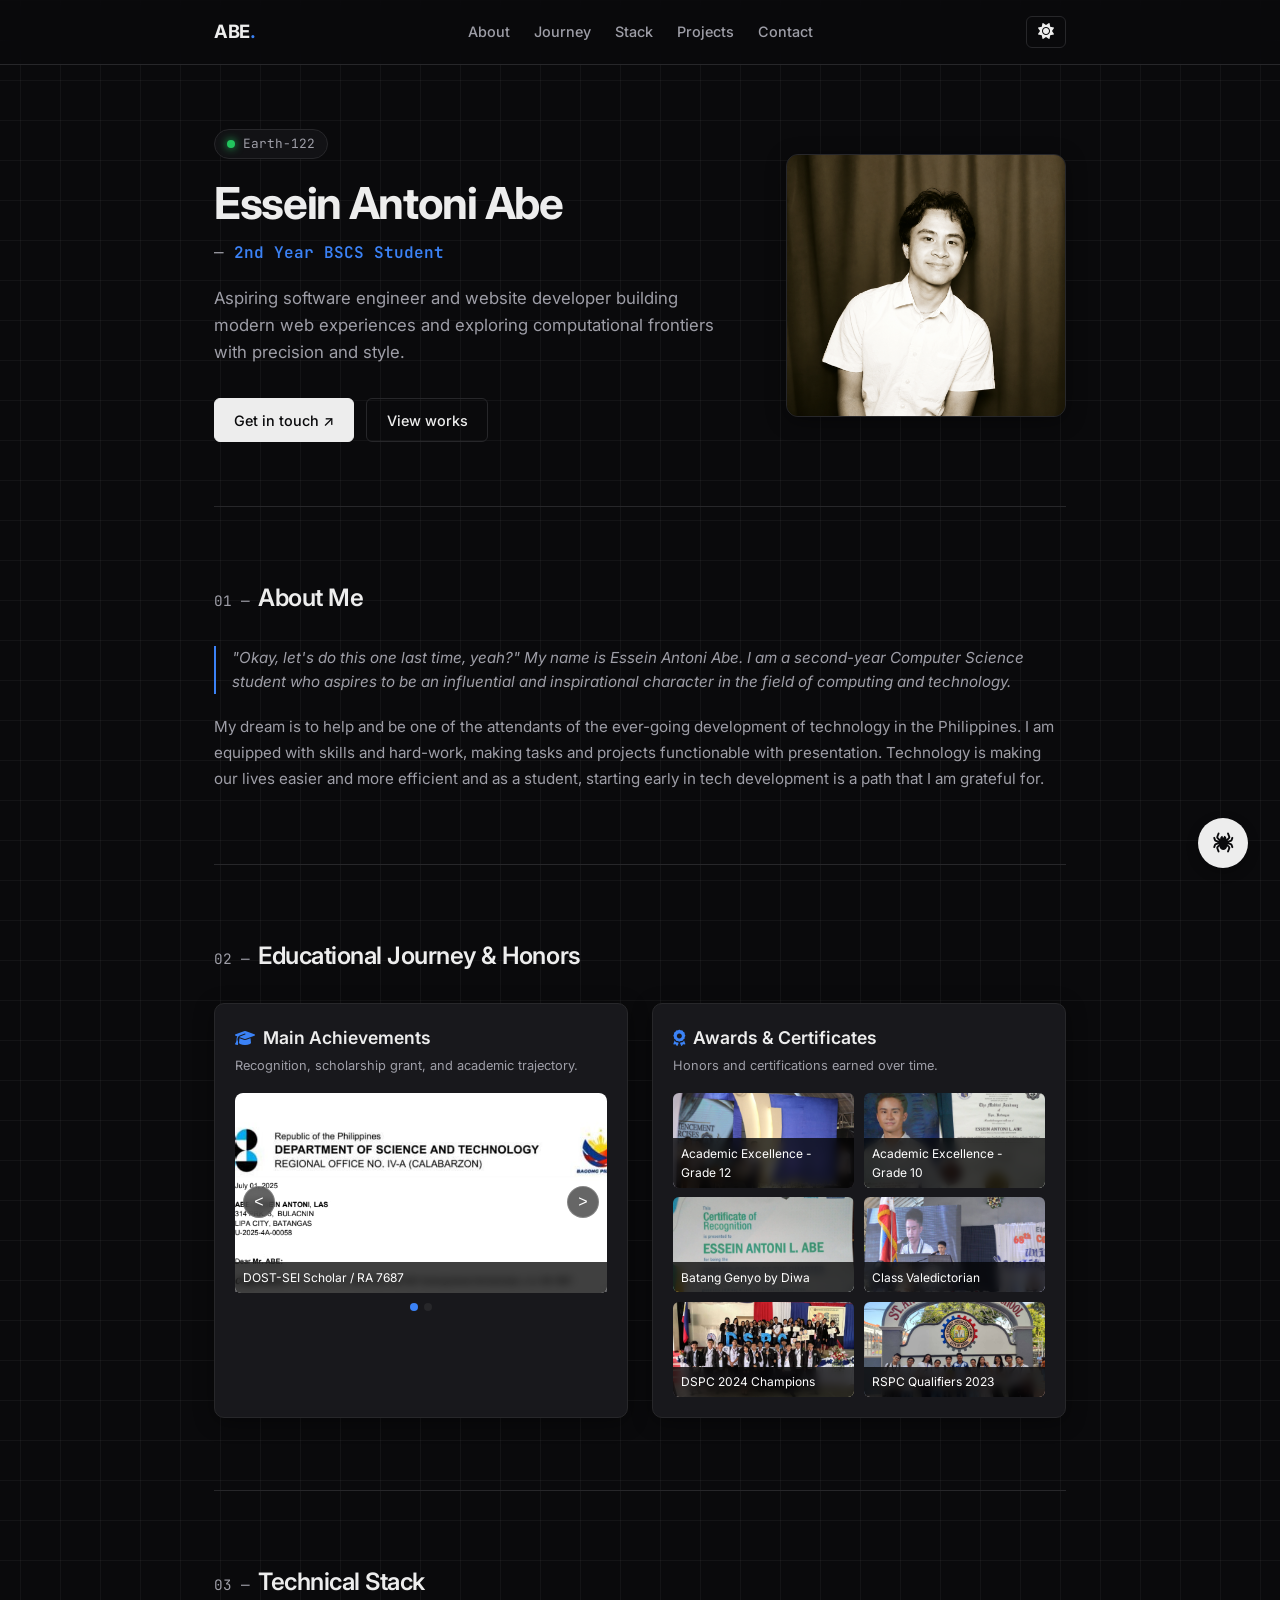
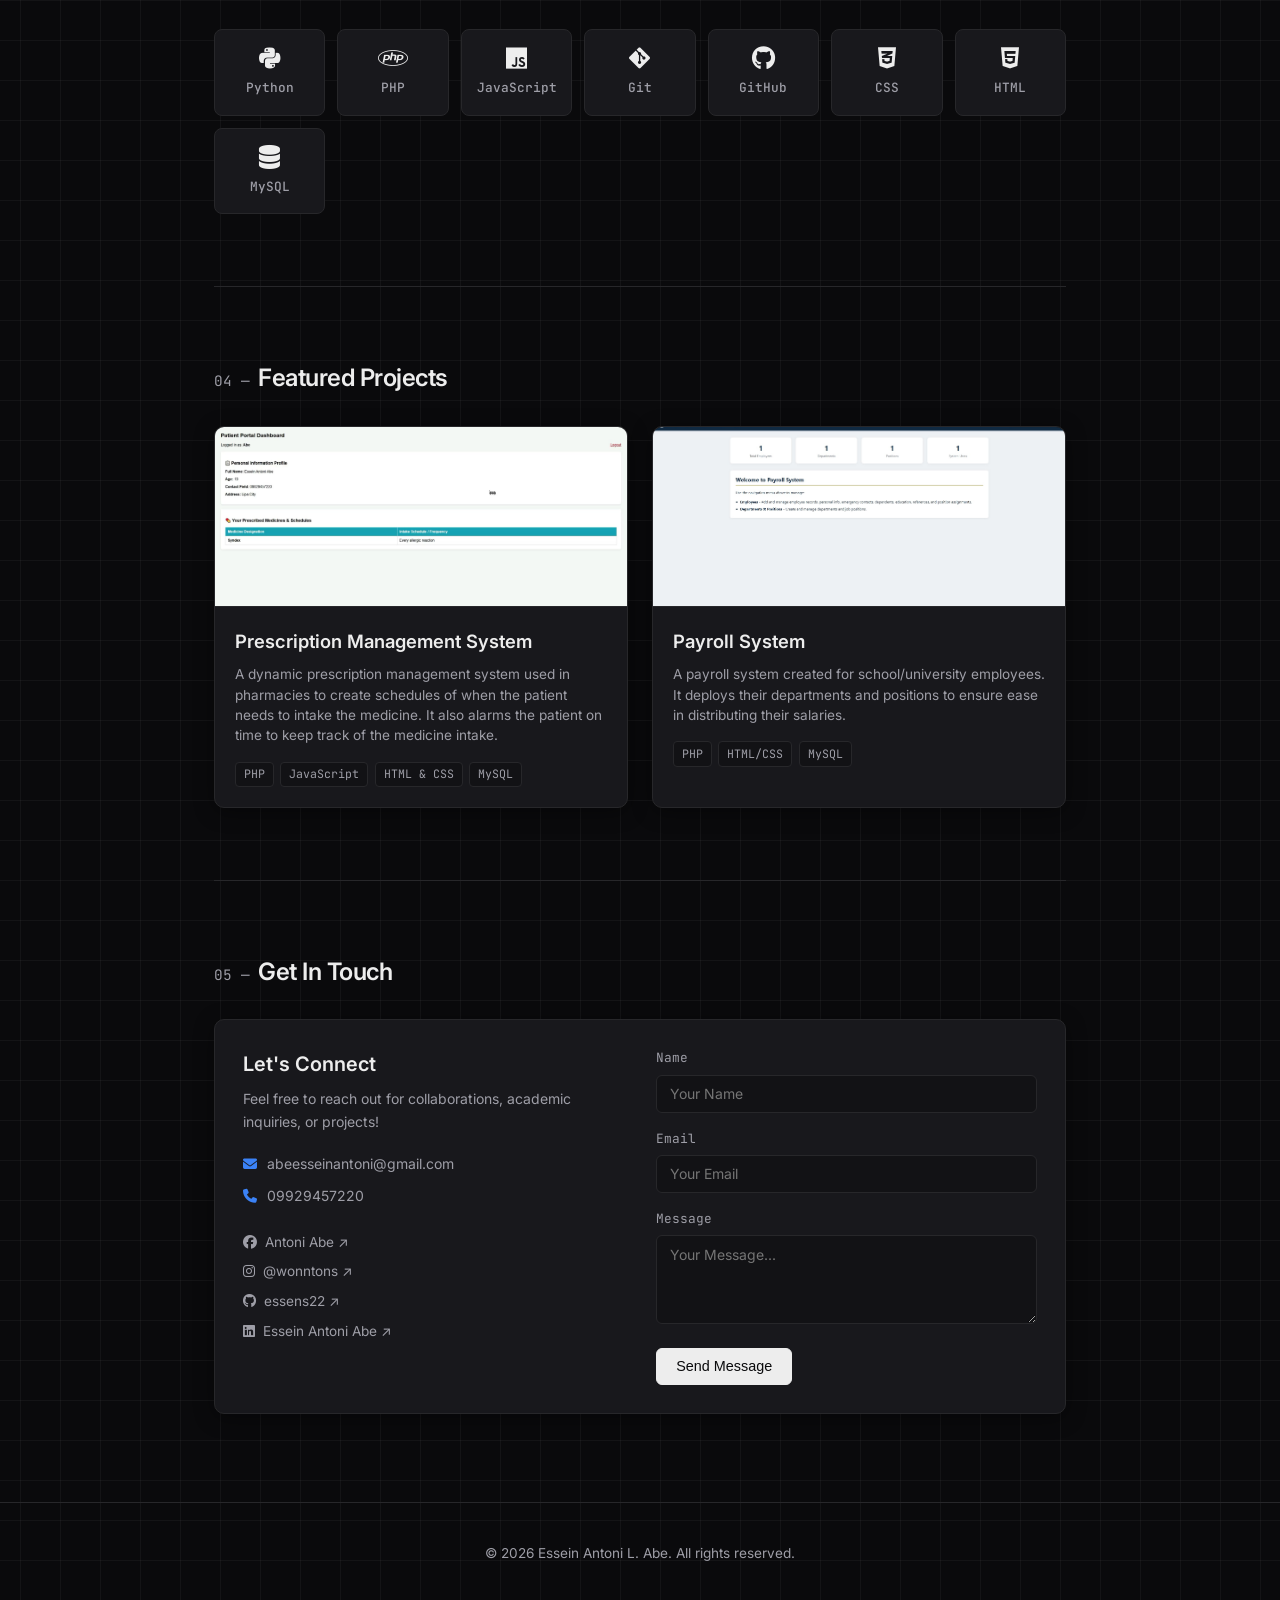
==== index.html @ a2714058 "Logo change" ====
﻿<!DOCTYPE html>
<html lang="en">
<head>
  <meta charset="UTF-8" />
  <meta name="viewport" content="width=device-width, initial-scale=1.0" />
  <title>Essein Antoni L. Abe | Portfolio</title>
  <link rel="icon" type="image/png" href="spidey.jpg" />
  <link rel="stylesheet" href="style.css" />
  <!-- Font Awesome Icons -->
  <link rel="stylesheet" href="https://cdnjs.cloudflare.com/ajax/libs/font-awesome/6.4.0/css/all.min.css" />
  <!-- Google Fonts: Inter at JetBrains Mono (Katulad sa bryllim.com) -->
  <link rel="preconnect" href="https://fonts.googleapis.com">
  <link rel="preconnect" href="https://fonts.gstatic.com" crossorigin>
  <link href="https://fonts.googleapis.com/css2?family=Inter:wght@300;400;500;600;700&family=JetBrains+Mono:wght@400;500;600&display=swap" rel="stylesheet">
</head>
<body>

  <!-- Minimal Header / Navigation -->
  <header class="header">
    <div class="container header-container">
      <a href="#home" class="nav-logo">ABE<span class="dot">.</span></a>
      
      <nav class="nav-links" id="nav-links">
        <a href="#about" class="nav-link">About</a>
        <a href="#education-achievements" class="nav-link">Journey</a>
        <a href="#skills" class="nav-link">Stack</a>
        <a href="#projects" class="nav-link">Projects</a>
        <a href="#contact" class="nav-link">Contact</a>
      </nav>

      <div class="nav-actions">
        <button id="theme-toggle" class="theme-btn" aria-label="Toggle Theme">
          <i class="fa-solid fa-moon"></i>
        </button>
        <button id="mobile-menu-toggle" class="mobile-menu-btn" aria-label="Toggle Mobile Menu">
          <i class="fa-solid fa-bars"></i>
        </button>
      </div>
    </div>
  </header>

  <main class="container">
    <!-- Hero Section (bryllim style layout) -->
    <section id="home" class="hero-section">
      <div class="hero-grid">
        <div class="hero-content">
          <div class="badge-pill">
            <span class="status-indicator"></span> Earth-122
          </div>
          <h1 class="hero-title">Essein Antoni Abe</h1>
          <div class="ticker-wrapper">
            <span class="ticker-prefix">—</span>
            <span id="cycling-title" class="cycling-text">2nd Year BSCS Student</span>
          </div>
          <p class="hero-intro">
            Aspiring software engineer and website developer building modern web experiences and exploring computational frontiers with precision and style.
          </p>
          <div class="hero-cta">
            <a href="#contact" class="btn btn-primary">Get in touch ↗</a>
            <a href="#projects" class="btn btn-secondary">View works</a>
          </div>
        </div>

        <div class="hero-image-wrapper">
          <div class="image-frame-container" id="interactive-profile-wrapper">
            <div class="image-frame" id="interactive-profile-frame">
              <img src="abe.png" alt="Essein Antoni L. Abe" class="clickable-img">
            </div>
          </div>
        </div>
      </div>
    </section>

    <hr class="divider" />

    <!-- About Section -->
    <section id="about" class="section">
      <div class="section-header">
        <span class="section-number">01 —</span>
        <h2 class="section-title">About Me</h2>
      </div>
      <div class="about-content">
        <blockquote class="spider-quote">
          "Okay, let's do this one last time, yeah?" My name is Essein Antoni Abe. I am a second-year Computer Science student who aspires to be an influential and inspirational character in the field of computing and technology.
        </blockquote>
        <p class="desc">
          My dream is to help and be one of the attendants of the ever-going development of technology in the Philippines. I am equipped with skills and hard-work, making tasks and projects functionable with presentation. Technology is making our lives easier and more efficient and as a student, starting early in tech development is a path that I am grateful for.
        </p>
      </div>
    </section>

    <hr class="divider" />

    <!-- Educational Journey & Achievements Section -->
    <section id="education-achievements" class="section">
      <div class="section-header">
        <span class="section-number">02 —</span>
        <h2 class="section-title">Educational Journey & Honors</h2>
      </div>
      
      <div class="about-grid">
        <!-- Main Achievements Carousel -->
        <div class="about-card">
          <div class="card-title">
            <i class="fa-solid fa-graduation-cap"></i>
            <h3>Main Achievements</h3>
          </div>
          <p class="card-desc">Recognition, scholarship grant, and academic trajectory.</p>
          
          <div class="achievement-carousel">
            <button class="carousel-btn prev-btn" id="achieve-prev-btn" aria-label="Previous Achievement">&lt;</button>
            <button class="carousel-btn next-btn" id="achieve-next-btn" aria-label="Next Achievement">&gt;</button>

            <div class="carousel-slides">
              <div class="carousel-slide active" data-index="0">
                <div class="media-slot main-achievement-slot">
                  <img src="dost.jpg" alt="DOST-SEI Scholar / RA 7687" class="clickable-img" />
                  <span class="slot-label">DOST-SEI Scholar / RA 7687</span>
                </div>
              </div>

              <div class="carousel-slide" data-index="1">
                <div class="media-slot main-achievement-slot">
                  <img src="deans.jpg" alt="Dean's Lister - First Semester S.Y. 2025-2026 (GPA: 1.57)" class="clickable-img" />
                  <span class="slot-label">Dean's Lister - 1st Sem S.Y. 2025-2026 (GPA: 1.57)</span>
                </div>
              </div>
            </div>

            <div class="carousel-dots" id="carousel-dots">
              <span class="dot-item active" data-slide="0"></span>
              <span class="dot-item" data-slide="1"></span>
            </div>
          </div>
        </div>

        <!-- Awards & Certificates Gallery -->
        <div class="about-card">
          <div class="card-title">
            <i class="fa-solid fa-award"></i>
            <h3>Awards & Certificates</h3>
          </div>
          <p class="card-desc">Honors and certifications earned over time.</p>
          <div class="certificates-gallery">
            <div class="media-slot mini-slot">
              <img src="stage.jpg" alt="Academic Excellence Awardee - Grade 12" class="clickable-img" />
              <span class="slot-label">Academic Excellence - Grade 12</span>
            </div>
            <div class="media-slot mini-slot">
              <img src="dip.jpg" alt="Academic Excellence Awardee - Grade 10" class="clickable-img" />
              <span class="slot-label">Academic Excellence - Grade 10</span>
            </div>
            <div class="media-slot mini-slot">
              <img src="genyo.jpg" alt="Batang Genyo by Diwa" class="clickable-img" />
              <span class="slot-label">Batang Genyo by Diwa</span>
            </div>
            <div class="media-slot mini-slot">
              <img src="valdy.jpg" alt="Class Valedictorian - Elementary" class="clickable-img" />
              <span class="slot-label">Class Valedictorian</span>
            </div>
            <div class="media-slot mini-slot">
              <img src="dspc.jpg" alt="Overall Champions - DSPC 2024" class="clickable-img" />
              <span class="slot-label">DSPC 2024 Champions</span>
            </div>
            <div class="media-slot mini-slot">
              <img src="rspc.jpg" alt="RSPC Qualifiers - RSPC 2023" class="clickable-img" />
              <span class="slot-label">RSPC Qualifiers 2023</span>
            </div>
          </div>
        </div>
      </div>
    </section>

    <hr class="divider" />

    <!-- Tech Stack Section (bryllim minimalist grid style) -->
    <section id="skills" class="section">
      <div class="section-header">
        <span class="section-number">03 —</span>
        <h2 class="section-title">Technical Stack</h2>
      </div>
      <div class="skills-grid">
        <div class="skill-card"><i class="fa-brands fa-python"></i><span>Python</span></div>
        <div class="skill-card"><i class="fa-brands fa-php"></i><span>PHP</span></div>
        <div class="skill-card"><i class="fa-brands fa-js"></i><span>JavaScript</span></div>
        <div class="skill-card"><i class="fa-brands fa-git-alt"></i><span>Git</span></div>
        <div class="skill-card"><i class="fa-brands fa-github"></i><span>GitHub</span></div>
        <div class="skill-card"><i class="fa-brands fa-css3-alt"></i><span>CSS</span></div>
        <div class="skill-card"><i class="fa-brands fa-html5"></i><span>HTML</span></div>
        <div class="skill-card"><i class="fa-solid fa-database"></i><span>MySQL</span></div>
      </div>
    </section>

    <hr class="divider" />

    <!-- Projects Section -->
    <section id="projects" class="section">
      <div class="section-header">
        <span class="section-number">04 —</span>
        <h2 class="section-title">Featured Projects</h2>
      </div>
      <div class="projects-grid">
        
        <div class="project-card">
          <div class="project-image-slot">
            <img src="pharma.jpg" alt="Prescription Management System" class="clickable-img" />
          </div>
          <div class="project-info">
            <h3 class="project-title">Prescription Management System</h3>
            <p class="project-desc">
              A dynamic prescription management system used in pharmacies to create schedules of when the patient needs to intake the medicine. It also alarms the patient on time to keep track of the medicine intake.
            </p>
            <div class="project-tags">
              <span>PHP</span>
              <span>JavaScript</span>
              <span>HTML & CSS</span>
              <span>MySQL</span>
            </div>
          </div>
        </div>

        <div class="project-card">
          <div class="project-image-slot">
            <img src="payroll.jpg" alt="Payroll System" class="clickable-img" />
          </div>
          <div class="project-info">
            <h3 class="project-title">Payroll System</h3>
            <p class="project-desc">
              A payroll system created for school/university employees. It deploys their departments and positions to ensure ease in distributing their salaries.
            </p>
            <div class="project-tags">
              <span>PHP</span>
              <span>HTML/CSS</span>
              <span>MySQL</span>
            </div>
          </div>
        </div>

      </div>
    </section>

    <hr class="divider" />

    <!-- Contact Section -->
    <section id="contact" class="section">
      <div class="section-header">
        <span class="section-number">05 —</span>
        <h2 class="section-title">Get In Touch</h2>
      </div>
      <div class="contact-wrapper">
        <div class="contact-details">
          <h3>Let's Connect</h3>
          <p>Feel free to reach out for collaborations, academic inquiries, or projects!</p>
          <ul class="contact-info-list">
            <li>
              <i class="fa-solid fa-envelope"></i> 
              <a href="mailto:abeesseinantoni@gmail.com">abeesseinantoni@gmail.com</a>
            </li>
            <li>
              <i class="fa-solid fa-phone"></i> 
              <a href="tel:09929457220">09929457220</a>
            </li>
          </ul>
          <div class="social-links">
            <a href="https://www.facebook.com/wonntons" target="_blank" rel="noopener"><i class="fa-brands fa-facebook"></i> Antoni Abe ↗</a>
            <a href="https://instagram.com/wonntons" target="_blank" rel="noopener"><i class="fa-brands fa-instagram"></i> @wonntons ↗</a>
            <a href="https://github.com/essens22" target="_blank" rel="noopener"><i class="fa-brands fa-github"></i> essens22 ↗</a>
            <a href="https://www.linkedin.com/in/essein-antoni-abe-67389b435/" target="_blank" rel="noopener"><i class="fa-brands fa-linkedin"></i> Essein Antoni Abe ↗</a>
          </div>
        </div>

        <form id="direct-contact-form" class="contact-form">
          <div class="form-group">
            <label for="name">Name</label>
            <input type="text" id="name" required placeholder="Your Name" />
          </div>
          <div class="form-group">
            <label for="email">Email</label>
            <input type="email" id="email" required placeholder="Your Email" />
          </div>
          <div class="form-group">
            <label for="message">Message</label>
            <textarea id="message" rows="4" required placeholder="Your Message..."></textarea>
          </div>
          <button type="submit" class="btn btn-primary">Send Message</button>
        </form>
      </div>
    </section>
  </main>

  <!-- Clean Footer -->
  <footer class="footer">
    <div class="container footer-container">
      <p>&copy; 2026 Essein Antoni L. Abe. All rights reserved.</p>
    </div>
  </footer>

  <!-- Chatbot Widget: AIssein -->
  <div class="chatbot-wrapper">
    <button id="chatbot-toggle" class="chatbot-btn" aria-label="Open Chatbot">
      <i class="fa-solid fa-spider"></i>
    </button>

    <div id="chatbot-window" class="chatbot-window hidden">
      <div class="chat-header">
        <div class="chat-bot-info">
          <i class="fa-solid fa-spider chat-avatar"></i>
          <div>
            <h4>AIssein</h4>
            <span class="status">Online | Spider-AI Assistant</span>
          </div>
        </div>
        <button id="chat-close" class="chat-close-btn">&times;</button>
      </div>

      <div id="chat-body" class="chat-body">
        <div class="chat-message bot">
          <p>Hello! I'm <strong>AIssein</strong> 🕷️. Ask me anything about Essein, or pick a preset question below!</p>
        </div>
      </div>

      <div class="chat-presets">
        <button class="preset-btn" data-question="who are you">Who is Essein?</button>
        <button class="preset-btn" data-question="what are your skills">What are his skills?</button>
        <button class="preset-btn" data-question="how to contact">How can I contact him?</button>
      </div>

      <div class="chat-input-area">
        <input type="text" id="chat-input" placeholder="Type a question..." />
        <button id="chat-send" class="chat-send-btn"><i class="fa-solid fa-paper-plane"></i></button>
      </div>
    </div>
  </div>

  <!-- Image Lightbox Modal Container -->
  <div id="image-modal" class="image-modal">
    <span class="modal-close">&times;</span>
    <div class="modal-content-wrapper">
      <img id="modal-img" class="modal-img" src="" alt="Zoomed View">
      <p id="modal-caption" class="modal-caption"></p>
    </div>
  </div>

  <script src="script.js"></script>
</body>
</html>
---- style.css ----
/* ==========================================================================
   BRYLLIM-INSPIRED MINIMALIST DARK/LIGHT THEME STYLES WITH GRID BACKGROUND
   ========================================================================== */

:root {
  --bg-primary: #0a0a0c;
  --bg-secondary: #121215;
  --bg-card: #18181c;
  --text-primary: #ededed;
  --text-secondary: #9e9ea7;
  --accent: #3b82f6; /* Modern subtle electric blue */
  --accent-hover: #60a5fa;
  --border-color: #27272a;
  --grid-line-color: rgba(255, 255, 255, 0.04); /* Subtitle grid lines sa dark mode */
  --card-shadow: 0 4px 20px rgba(0, 0, 0, 0.4);
  --font-sans: 'Inter', -apple-system, BlinkMacSystemFont, "Segoe UI", Roboto, sans-serif;
  --font-mono: 'JetBrains Mono', monospace;
}

[data-theme="light"] {
  --bg-primary: #fafafa;
  --bg-secondary: #f4f4f5;
  --bg-card: #ffffff;
  --text-primary: #09090b;
  --text-secondary: #71717a;
  --accent: #2563eb;
  --accent-hover: #1d4ed8;
  --border-color: #e4e4e7;
  --grid-line-color: rgba(0, 0, 0, 0.04); /* Subtle grid lines sa light mode */
  --card-shadow: 0 4px 20px rgba(0, 0, 0, 0.05);
}

* {
  margin: 0;
  padding: 0;
  box-sizing: border-box;
}

html {
  font-family: var(--font-sans);
  background-color: var(--bg-primary);
  color: var(--text-primary);
  scroll-behavior: smooth;
}

body {
  line-height: 1.6;
  overflow-x: hidden;
  background-color: var(--bg-primary);
  color: var(--text-primary);
  transition: background-color 0.2s ease, color 0.2s ease;

  /* GRID LINES BACKGROUND ENHANCEMENT */
  background-image: 
    linear-gradient(to right, var(--grid-line-color) 1px, transparent 1px),
    linear-gradient(to bottom, var(--grid-line-color) 1px, transparent 1px);
  background-size: 40px 40px; /* Sukat ng bawat grid square */
  background-position: center top;
}

a {
  color: inherit;
  text-decoration: none;
  transition: color 0.2s ease;
}

.container {
  max-width: 900px;
  margin: 0 auto;
  padding: 0 1.5rem;
}

.divider {
  border: 0;
  height: 1px;
  background: var(--border-color);
  margin: 2rem 0;
}

/* ==========================================================================
   HEADER & NAVBAR
   ========================================================================== */
.header {
  position: sticky;
  top: 0;
  width: 100%;
  background: rgba(10, 10, 12, 0.85);
  backdrop-filter: blur(12px);
  -webkit-backdrop-filter: blur(12px);
  z-index: 1000;
  border-bottom: 1px solid var(--border-color);
}

[data-theme="light"] .header {
  background: rgba(250, 250, 250, 0.85);
}

.header-container {
  display: flex;
  justify-content: space-between;
  align-items: center;
  height: 64px;
}

.nav-logo {
  font-weight: 700;
  font-size: 1.15rem;
  letter-spacing: -0.02em;
}

.nav-logo .dot {
  color: var(--accent);
}

.nav-links {
  display: flex;
  gap: 1.5rem;
}

.nav-link {
  font-size: 0.9rem;
  color: var(--text-secondary);
  font-weight: 500;
}

.nav-link:hover {
  color: var(--text-primary);
}

.nav-actions {
  display: flex;
  align-items: center;
  gap: 0.5rem;
}

.theme-btn, .mobile-menu-btn {
  background: transparent;
  border: 1px solid var(--border-color);
  color: var(--text-primary);
  font-size: 1rem;
  padding: 0.4rem 0.7rem;
  border-radius: 6px;
  cursor: pointer;
  transition: all 0.2s ease;
}

.theme-btn:hover, .mobile-menu-btn:hover {
  border-color: var(--text-secondary);
  background: var(--bg-secondary);
}

.mobile-menu-btn {
  display: none;
}

/* ==========================================================================
   HERO SECTION
   ========================================================================== */
.hero-section {
  padding: 4rem 0 2rem 0;
}

.hero-grid {
  display: grid;
  grid-template-columns: 1fr 280px;
  gap: 3rem;
  align-items: center;
}

.badge-pill {
  display: inline-flex;
  align-items: center;
  gap: 0.5rem;
  padding: 0.25rem 0.75rem;
  background: var(--bg-secondary);
  border: 1px solid var(--border-color);
  border-radius: 9999px;
  font-size: 0.8rem;
  font-family: var(--font-mono);
  color: var(--text-secondary);
  margin-bottom: 1.25rem;
}

.status-indicator {
  width: 8px;
  height: 8px;
  border-radius: 50%;
  background: #22c55e;
  box-shadow: 0 0 8px #22c55e;
}

.hero-title {
  font-size: 2.75rem;
  font-weight: 700;
  letter-spacing: -0.03em;
  line-height: 1.1;
  margin-bottom: 0.75rem;
}

.ticker-wrapper {
  font-family: var(--font-mono);
  font-size: 1rem;
  color: var(--text-secondary);
  margin-bottom: 1.25rem;
}

.cycling-text {
  color: var(--accent);
  font-weight: 600;
  transition: opacity 0.3s ease;
}

.hero-intro {
  font-size: 1.05rem;
  color: var(--text-secondary);
  margin-bottom: 2rem;
  max-width: 520px;
}

.hero-cta {
  display: flex;
  gap: 0.75rem;
}

.btn {
  display: inline-flex;
  align-items: center;
  justify-content: center;
  padding: 0.6rem 1.2rem;
  font-size: 0.9rem;
  font-weight: 500;
  border-radius: 6px;
  cursor: pointer;
  transition: all 0.2s ease;
}

.btn-primary {
  background: var(--text-primary);
  color: var(--bg-primary);
  border: 1px solid var(--text-primary);
}

.btn-primary:hover {
  opacity: 0.9;
}

.btn-secondary {
  background: transparent;
  color: var(--text-primary);
  border: 1px solid var(--border-color);
}

.btn-secondary:hover {
  background: var(--bg-secondary);
  border-color: var(--text-secondary);
}

.image-frame-container {
  width: 100%;
}

.image-frame {
  width: 100%;
  border-radius: 12px;
  overflow: hidden;
  border: 1px solid var(--border-color);
  background: var(--bg-card);
  box-shadow: var(--card-shadow);
  transition: transform 0.3s cubic-bezier(0.16, 1, 0.3, 1);
}

.image-frame img {
  width: 100%;
  height: auto;
  display: block;
  object-fit: cover;
}

/* ==========================================================================
   SECTIONS GENERAL STYLES
   ========================================================================== */
.section {
  padding: 2.5rem 0;
}

.section-header {
  display: flex;
  align-items: baseline;
  gap: 0.5rem;
  margin-bottom: 1.75rem;
}

.section-number {
  font-family: var(--font-mono);
  font-size: 0.9rem;
  color: var(--text-secondary);
}

.section-title {
  font-size: 1.5rem;
  font-weight: 600;
  letter-spacing: -0.02em;
}

/* About Section */
.spider-quote {
  font-style: italic;
  color: var(--text-secondary);
  border-left: 2px solid var(--accent);
  padding-left: 1rem;
  margin-bottom: 1.25rem;
  font-size: 0.95rem;
}

.desc {
  color: var(--text-secondary);
  font-size: 0.95rem;
  line-height: 1.7;
}

/* Educational Journey & Achievements */
.about-grid {
  display: grid;
  grid-template-columns: 1fr 1fr;
  gap: 1.5rem;
}

.about-card {
  background: var(--bg-card);
  border: 1px solid var(--border-color);
  border-radius: 10px;
  padding: 1.25rem;
  box-shadow: var(--card-shadow);
}

.card-title {
  display: flex;
  align-items: center;
  gap: 0.5rem;
  margin-bottom: 0.25rem;
  color: var(--text-primary);
}

.card-title h3 {
  font-size: 1.1rem;
  font-weight: 600;
}

.card-title i {
  color: var(--accent);
  font-size: 1rem;
}

.card-desc {
  font-size: 0.8rem;
  color: var(--text-secondary);
  margin-bottom: 1rem;
}

/* Carousel */
.achievement-carousel {
  position: relative;
  width: 100%;
  overflow: hidden;
  border-radius: 8px;
}

.carousel-slides {
  position: relative;
  width: 100%;
  height: 200px;
}

.carousel-slide {
  position: absolute;
  top: 0;
  left: 0;
  width: 100%;
  height: 100%;
  display: none;
}

.carousel-slide.active {
  display: block;
}

.carousel-btn {
  position: absolute;
  top: 50%;
  transform: translateY(-50%);
  background: rgba(0, 0, 0, 0.6);
  color: #fff;
  border: 1px solid rgba(255, 255, 255, 0.2);
  width: 32px;
  height: 32px;
  border-radius: 50%;
  font-size: 1rem;
  cursor: pointer;
  z-index: 10;
  display: flex;
  align-items: center;
  justify-content: center;
  backdrop-filter: blur(4px);
}

.carousel-btn:hover {
  background: var(--accent);
}

.prev-btn { left: 8px; }
.next-btn { right: 8px; }

.carousel-dots {
  display: flex;
  justify-content: center;
  gap: 6px;
  margin-top: 10px;
}

.dot-item {
  width: 8px;
  height: 8px;
  border-radius: 50%;
  background: var(--border-color);
  cursor: pointer;
}

.dot-item.active {
  background: var(--accent);
}

.media-slot {
  width: 100%;
  height: 100%;
  border-radius: 6px;
  overflow: hidden;
  position: relative;
  background: var(--bg-secondary);
}

.media-slot img {
  width: 100%;
  height: 100%;
  object-fit: cover;
  display: block;
}

.slot-label {
  position: absolute;
  bottom: 0;
  left: 0;
  right: 0;
  background: rgba(0, 0, 0, 0.75);
  color: #fff;
  font-size: 0.75rem;
  padding: 0.35rem 0.5rem;
  backdrop-filter: blur(4px);
}

.certificates-gallery {
  display: grid;
  grid-template-columns: repeat(2, 1fr);
  gap: 0.6rem;
}

.mini-slot {
  height: 95px;
}

/* Tech Stack */
.skills-grid {
  display: grid;
  grid-template-columns: repeat(auto-fill, minmax(100px, 1fr));
  gap: 0.75rem;
}

.skill-card {
  background: var(--bg-card);
  border: 1px solid var(--border-color);
  border-radius: 8px;
  padding: 1rem 0.5rem;
  text-align: center;
  display: flex;
  flex-direction: column;
  align-items: center;
  gap: 0.5rem;
  transition: border-color 0.2s ease, transform 0.2s ease;
}

.skill-card:hover {
  border-color: var(--text-secondary);
  transform: translateY(-2px);
}

.skill-card i {
  font-size: 1.5rem;
  color: var(--text-primary);
}

.skill-card span {
  font-size: 0.8rem;
  font-weight: 500;
  font-family: var(--font-mono);
  color: var(--text-secondary);
}

/* Projects Section */
.projects-grid {
  display: grid;
  grid-template-columns: repeat(auto-fit, minmax(360px, 1fr));
  gap: 1.5rem;
}

.project-card {
  background: var(--bg-card);
  border: 1px solid var(--border-color);
  border-radius: 10px;
  overflow: hidden;
  box-shadow: var(--card-shadow);
  transition: border-color 0.2s ease;
}

.project-card:hover {
  border-color: var(--text-secondary);
}

.project-image-slot {
  width: 100%;
  height: 180px;
  background: var(--bg-secondary);
  border-bottom: 1px solid var(--border-color);
}

.project-image-slot img {
  width: 100%;
  height: 100%;
  object-fit: cover;
}

.project-info {
  padding: 1.25rem;
}

.project-title {
  font-size: 1.15rem;
  font-weight: 600;
  margin-bottom: 0.5rem;
}

.project-desc {
  font-size: 0.85rem;
  color: var(--text-secondary);
  margin-bottom: 1rem;
  line-height: 1.5;
}

.project-tags {
  display: flex;
  flex-wrap: wrap;
  gap: 0.4rem;
}

.project-tags span {
  background: var(--bg-secondary);
  border: 1px solid var(--border-color);
  color: var(--text-secondary);
  padding: 0.15rem 0.5rem;
  border-radius: 4px;
  font-size: 0.725rem;
  font-family: var(--font-mono);
}

/* Contact Section */
.contact-wrapper {
  display: grid;
  grid-template-columns: 1fr 1fr;
  gap: 2rem;
  background: var(--bg-card);
  padding: 1.75rem;
  border-radius: 10px;
  border: 1px solid var(--border-color);
  box-shadow: var(--card-shadow);
}

.contact-details h3 {
  font-size: 1.25rem;
  font-weight: 600;
  margin-bottom: 0.5rem;
}

.contact-details p {
  color: var(--text-secondary);
  font-size: 0.875rem;
  margin-bottom: 1.25rem;
}

.contact-info-list {
  list-style: none;
  margin-bottom: 1.5rem;
}

.contact-info-list li {
  font-size: 0.875rem;
  margin-bottom: 0.6rem;
  display: flex;
  align-items: center;
  gap: 0.6rem;
  color: var(--text-secondary);
}

.contact-info-list i {
  color: var(--accent);
}

.contact-info-list a:hover {
  color: var(--text-primary);
}

.social-links {
  display: flex;
  flex-direction: column;
  gap: 0.5rem;
}

.social-links a {
  font-size: 0.85rem;
  color: var(--text-secondary);
  display: inline-flex;
  align-items: center;
  gap: 0.5rem;
}

.social-links a:hover {
  color: var(--text-primary);
}

.contact-form .form-group {
  margin-bottom: 1rem;
}

.contact-form label {
  display: block;
  font-size: 0.8rem;
  font-family: var(--font-mono);
  margin-bottom: 0.35rem;
  color: var(--text-secondary);
}

.contact-form input,
.contact-form textarea {
  width: 100%;
  padding: 0.6rem 0.8rem;
  background: var(--bg-secondary);
  border: 1px solid var(--border-color);
  border-radius: 6px;
  color: var(--text-primary);
  font-family: inherit;
  font-size: 0.875rem;
  outline: none;
  transition: border-color 0.2s ease;
}

.contact-form input:focus,
.contact-form textarea:focus {
  border-color: var(--accent);
}

/* Footer */
.footer {
  padding: 2.5rem 0;
  border-top: 1px solid var(--border-color);
  margin-top: 3rem;
}

.footer-container {
  text-align: center;
  font-size: 0.85rem;
  color: var(--text-secondary);
}

/* Chatbot (AIssein) */
.chatbot-wrapper {
  position: fixed;
  bottom: 2rem;
  right: 2rem;
  z-index: 2000;
}

.chatbot-btn {
  width: 50px;
  height: 50px;
  border-radius: 50%;
  background: var(--text-primary);
  color: var(--bg-primary);
  border: none;
  font-size: 1.25rem;
  cursor: pointer;
  box-shadow: 0 4px 12px rgba(0,0,0,0.3);
  display: flex;
  align-items: center;
  justify-content: center;
  transition: transform 0.2s ease;
}

.chatbot-btn:hover {
  transform: scale(1.05);
}

.chatbot-window {
  position: absolute;
  bottom: 65px;
  right: 0;
  width: 330px;
  height: 440px;
  background: var(--bg-card);
  border: 1px solid var(--border-color);
  border-radius: 12px;
  box-shadow: 0 10px 30px rgba(0,0,0,0.5);
  display: flex;
  flex-direction: column;
  overflow: hidden;
}

.chatbot-window.hidden {
  display: none;
}

.chat-header {
  background: var(--bg-secondary);
  padding: 0.75rem 1rem;
  display: flex;
  justify-content: space-between;
  align-items: center;
  border-bottom: 1px solid var(--border-color);
}

.chat-bot-info {
  display: flex;
  align-items: center;
  gap: 0.5rem;
}

.chat-avatar {
  font-size: 1.1rem;
  color: var(--accent);
}

.chat-bot-info h4 {
  font-size: 0.9rem;
  font-weight: 600;
}

.chat-bot-info .status {
  font-size: 0.7rem;
  color: var(--text-secondary);
}

.chat-close-btn {
  background: none;
  border: none;
  color: var(--text-secondary);
  font-size: 1.25rem;
  cursor: pointer;
}

.chat-body {
  flex: 1;
  padding: 0.85rem;
  overflow-y: auto;
  display: flex;
  flex-direction: column;
  gap: 0.6rem;
}

.chat-message {
  max-width: 85%;
  padding: 0.5rem 0.75rem;
  border-radius: 8px;
  font-size: 0.8rem;
  line-height: 1.4;
}

.chat-message.bot {
  background: var(--bg-secondary);
  color: var(--text-primary);
  align-self: flex-start;
  border: 1px solid var(--border-color);
}

.chat-message.user {
  background: var(--accent);
  color: #fff;
  align-self: flex-end;
}

.chat-presets {
  padding: 0.4rem 0.6rem;
  display: flex;
  gap: 0.4rem;
  overflow-x: auto;
  border-top: 1px solid var(--border-color);
  background: var(--bg-secondary);
}

.preset-btn {
  background: var(--bg-card);
  border: 1px solid var(--border-color);
  color: var(--text-secondary);
  font-size: 0.7rem;
  padding: 0.25rem 0.5rem;
  border-radius: 4px;
  cursor: pointer;
  white-space: nowrap;
}

.preset-btn:hover {
  color: var(--text-primary);
  border-color: var(--text-secondary);
}

.chat-input-area {
  display: flex;
  padding: 0.5rem;
  border-top: 1px solid var(--border-color);
  background: var(--bg-card);
}

.chat-input-area input {
  flex: 1;
  background: var(--bg-secondary);
  border: 1px solid var(--border-color);
  padding: 0.4rem 0.6rem;
  border-radius: 4px;
  color: var(--text-primary);
  font-size: 0.8rem;
  outline: none;
}

.chat-send-btn {
  background: var(--text-primary);
  color: var(--bg-primary);
  border: none;
  padding: 0 0.75rem;
  margin-left: 0.4rem;
  border-radius: 4px;
  cursor: pointer;
}

/* Image Zoom Lightbox Modal */
.clickable-img {
  cursor: pointer;
  transition: opacity 0.2s ease;
}

.clickable-img:hover {
  opacity: 0.9;
}

.image-modal {
  position: fixed;
  top: 0;
  left: 0;
  width: 100vw;
  height: 100vh;
  background-color: rgba(0, 0, 0, 0.85);
  backdrop-filter: blur(8px);
  display: none;
  justify-content: center;
  align-items: center;
  z-index: 3000;
}

.image-modal.show {
  display: flex;
}

.modal-content-wrapper {
  position: relative;
  max-width: 90%;
  max-height: 85vh;
  display: flex;
  flex-direction: column;
  align-items: center;
}

.modal-img {
  max-width: 100%;
  max-height: 80vh;
  object-fit: contain;
  border-radius: 8px;
  border: 1px solid var(--border-color);
}

.modal-caption {
  margin-top: 0.75rem;
  color: var(--text-primary);
  font-size: 0.9rem;
  text-align: center;
}

.modal-close {
  position: absolute;
  top: 20px;
  right: 30px;
  color: var(--text-primary);
  font-size: 2rem;
  cursor: pointer;
}

/* Responsive Styles */
@media (max-width: 768px) {
  .hero-grid {
    grid-template-columns: 1fr;
  }

  .hero-image-wrapper {
    order: -1;
    max-width: 240px;
    margin: 0 auto;
  }

  .about-grid, .contact-wrapper {
    grid-template-columns: 1fr;
  }

  .mobile-menu-btn {
    display: block;
  }

  .nav-links {
    position: absolute;
    top: 64px;
    left: 0;
    right: 0;
    background: var(--bg-card);
    border-bottom: 1px solid var(--border-color);
    flex-direction: column;
    padding: 1.25rem;
    gap: 1rem;
    display: none;
  }

  .nav-links.active {
    display: flex;
  }
}
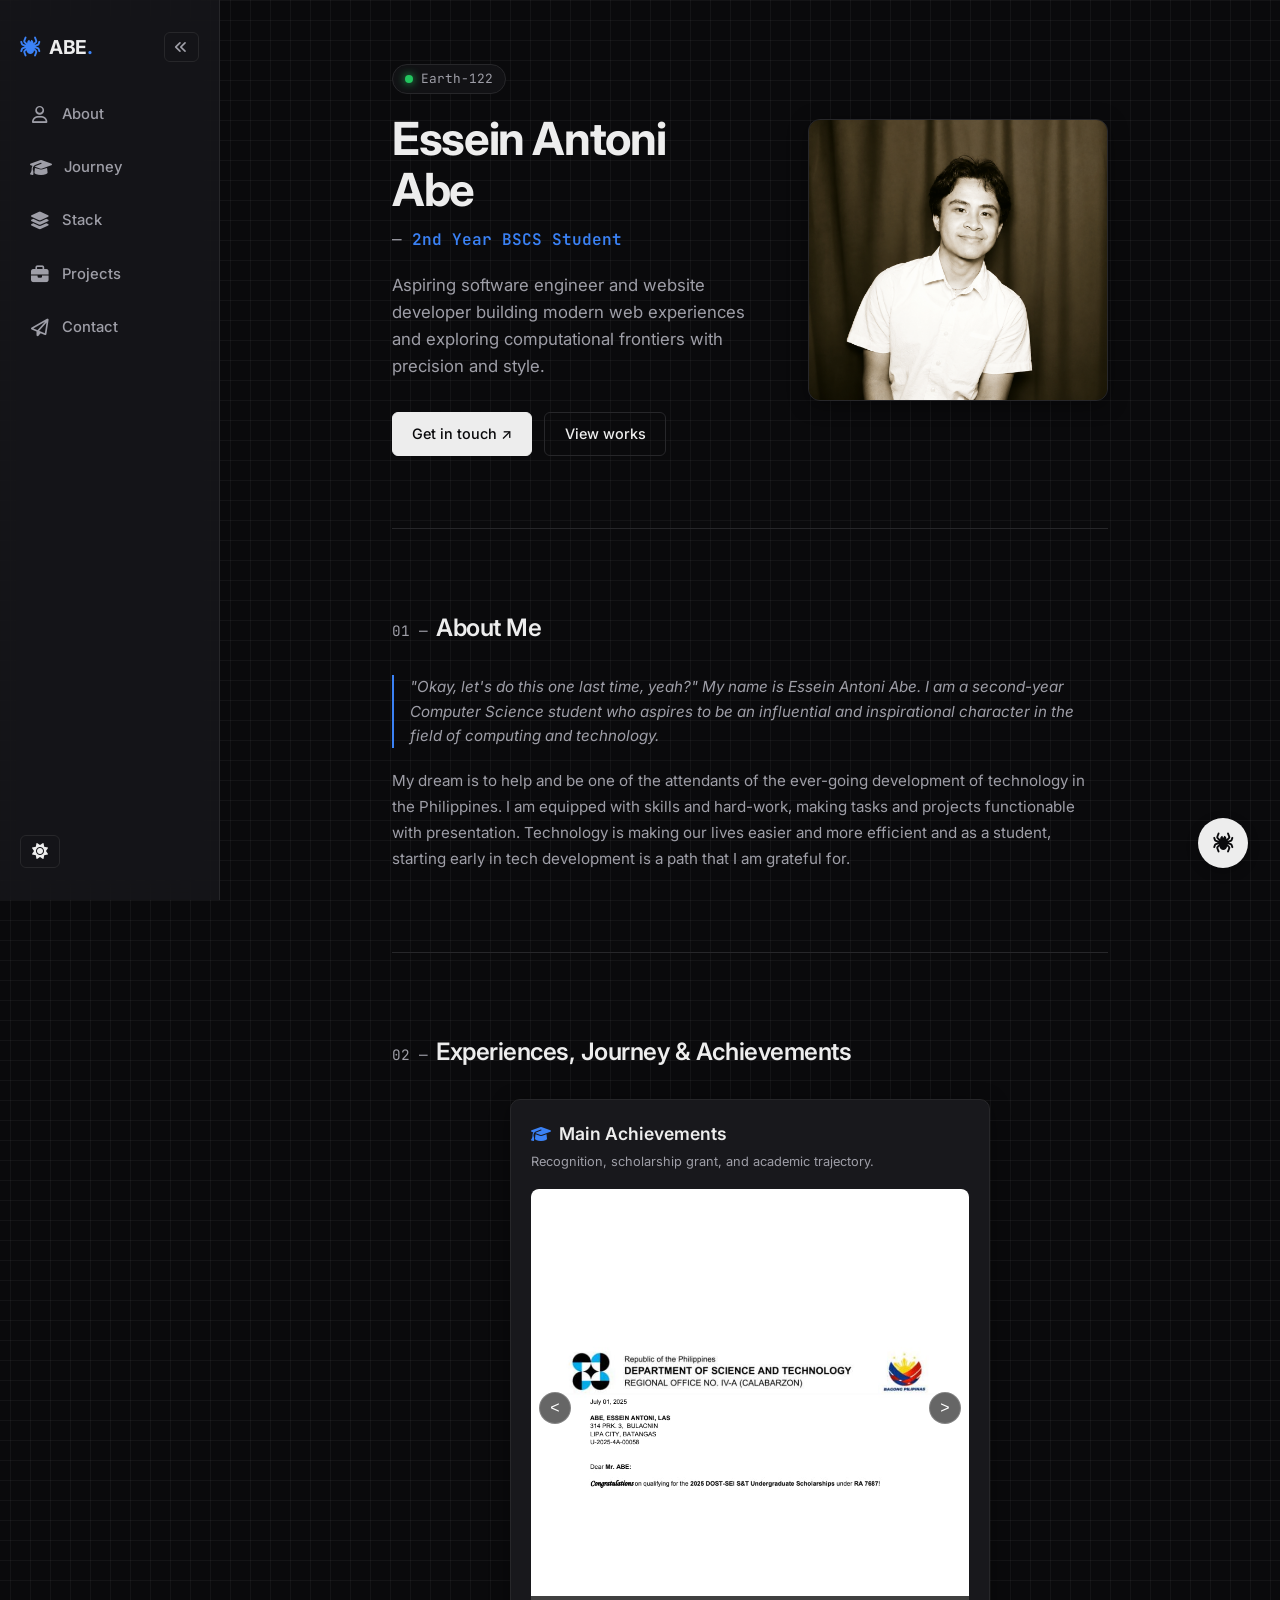
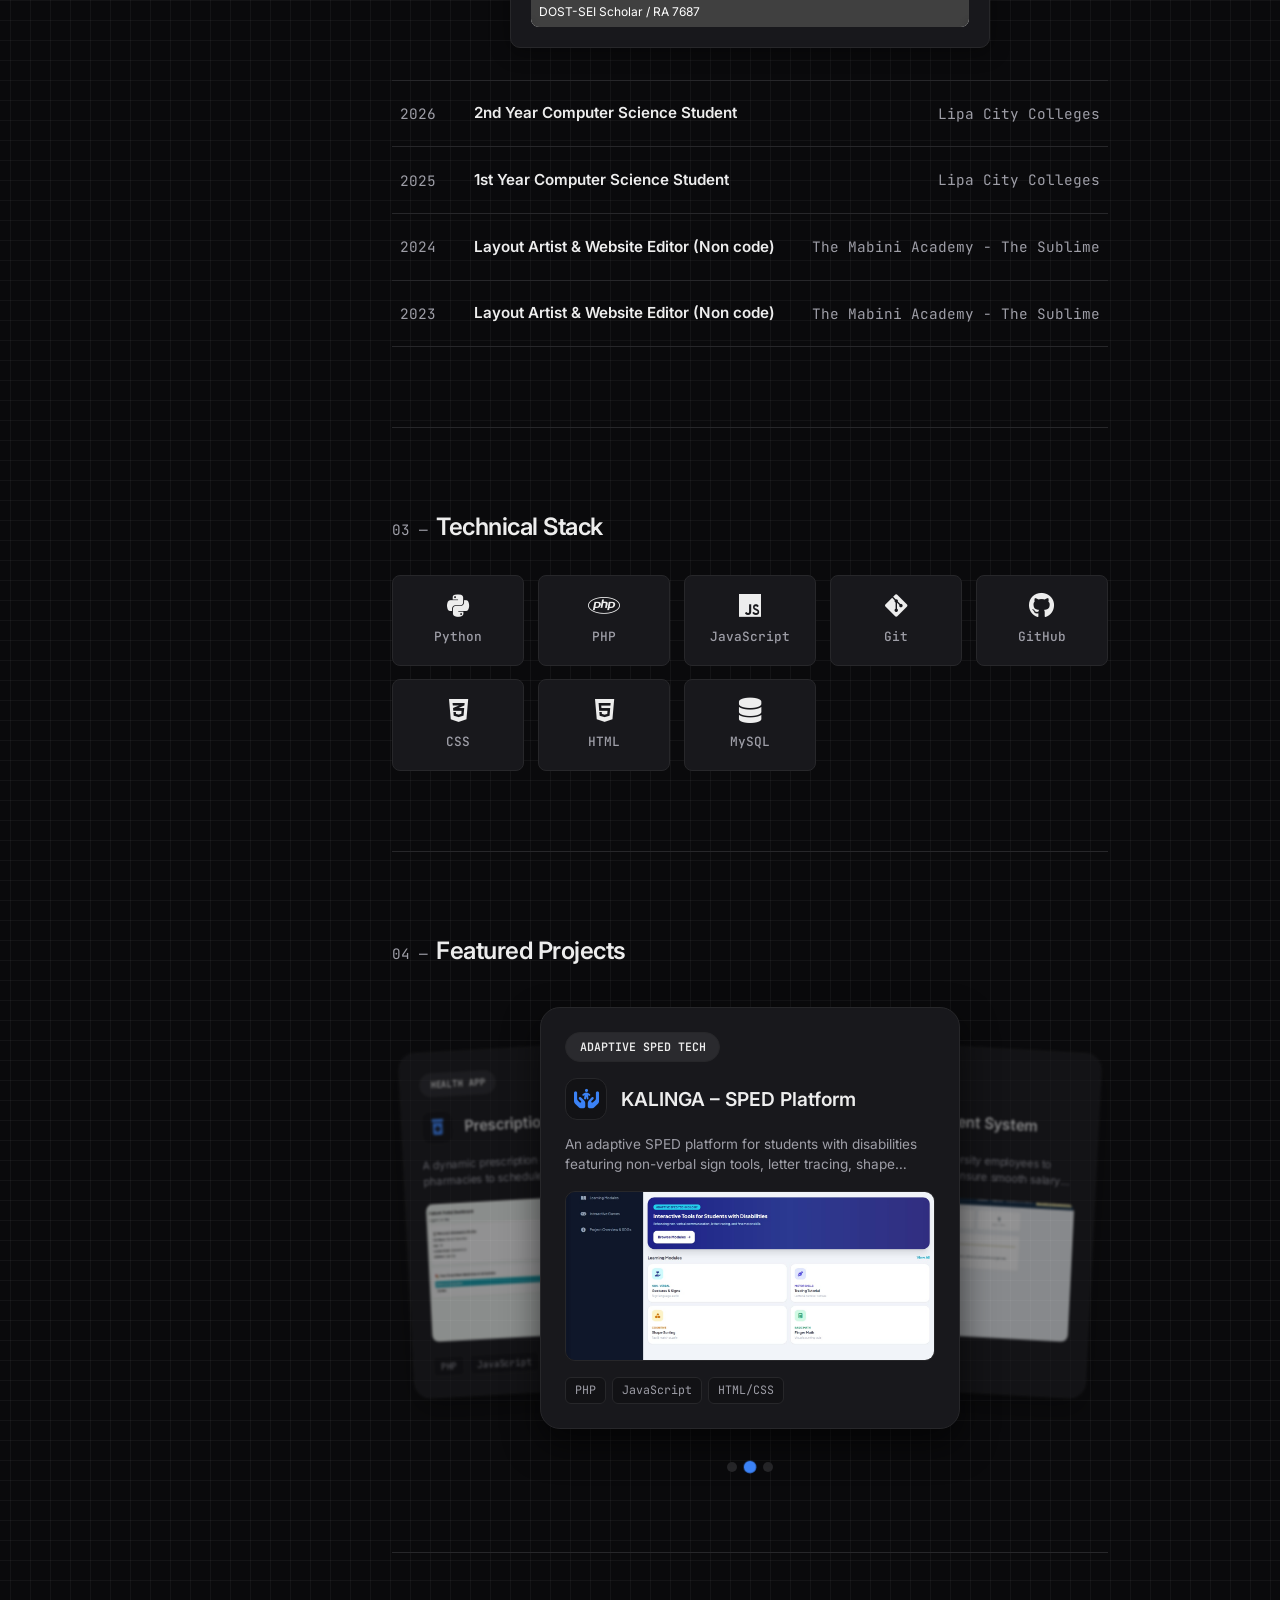
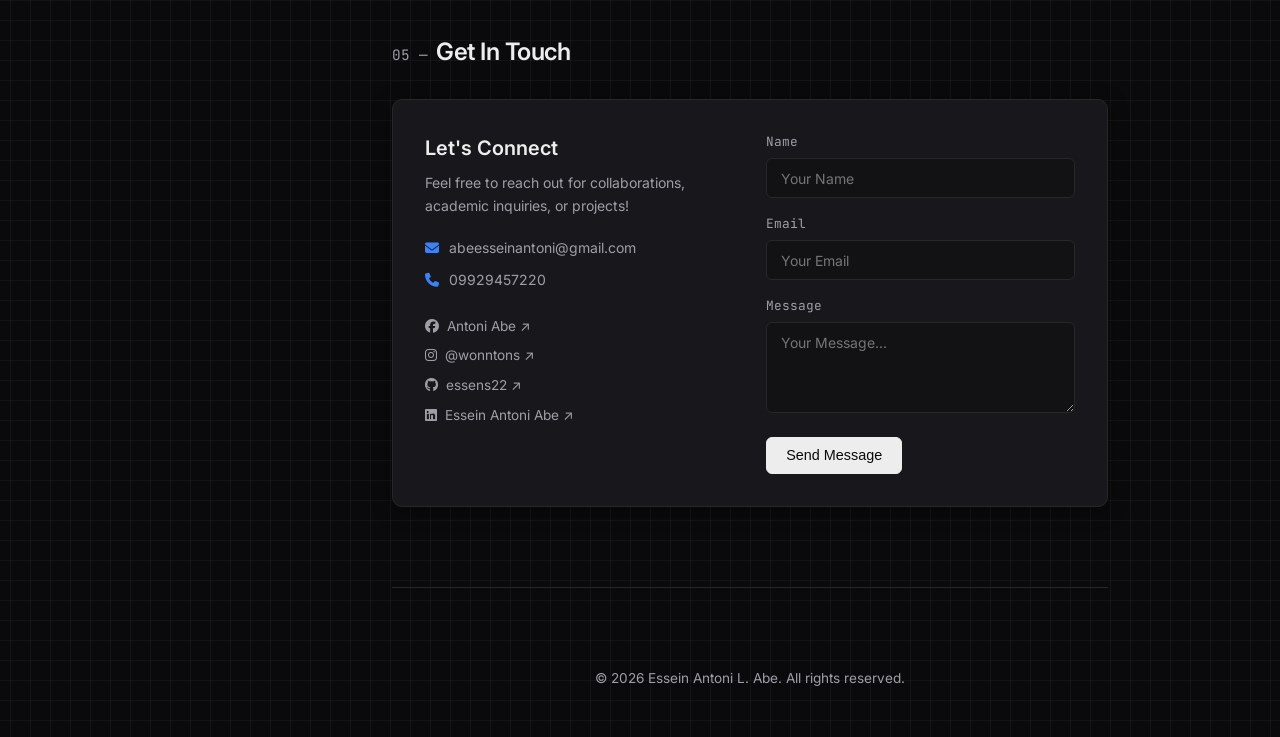
==== commit d5c9a790: "Updated Portfolio" ====
--- a/index.html
+++ b/index.html
@@ -8,28 +8,51 @@
   <link rel="stylesheet" href="style.css" />
   <!-- Font Awesome Icons -->
   <link rel="stylesheet" href="https://cdnjs.cloudflare.com/ajax/libs/font-awesome/6.4.0/css/all.min.css" />
-  <!-- Google Fonts: Inter at JetBrains Mono (Katulad sa bryllim.com) -->
+  <!-- Google Fonts: Inter & JetBrains Mono -->
   <link rel="preconnect" href="https://fonts.googleapis.com">
   <link rel="preconnect" href="https://fonts.gstatic.com" crossorigin>
   <link href="https://fonts.googleapis.com/css2?family=Inter:wght@300;400;500;600;700&family=JetBrains+Mono:wght@400;500;600&display=swap" rel="stylesheet">
 </head>
 <body>
 
-  <!-- Minimal Header / Navigation -->
-  <header class="header">
-    <div class="container header-container">
-      <a href="#home" class="nav-logo">ABE<span class="dot">.</span></a>
+  <!-- Collapsible Left Sidebar Header -->
+  <header class="header" id="sidebar">
+    <div class="header-container">
+      <div class="sidebar-top">
+        <a href="#home" class="nav-logo">
+          <i class="fa-solid fa-spider logo-icon"></i>
+          <span class="logo-text">ABE<span class="dot">.</span></span>
+        </a>
+        <button id="sidebar-toggle" class="sidebar-toggle-btn" aria-label="Toggle Navigation">
+          <i class="fa-solid fa-angles-left toggle-icon"></i>
+        </button>
+      </div>
       
       <nav class="nav-links" id="nav-links">
-        <a href="#about" class="nav-link">About</a>
-        <a href="#education-achievements" class="nav-link">Journey</a>
-        <a href="#skills" class="nav-link">Stack</a>
-        <a href="#projects" class="nav-link">Projects</a>
-        <a href="#contact" class="nav-link">Contact</a>
+        <a href="#about" class="nav-link" title="About">
+          <i class="fa-regular fa-user"></i>
+          <span class="link-text">About</span>
+        </a>
+        <a href="#education-achievements" class="nav-link" title="Journey">
+          <i class="fa-solid fa-graduation-cap"></i>
+          <span class="link-text">Journey</span>
+        </a>
+        <a href="#skills" class="nav-link" title="Stack">
+          <i class="fa-solid fa-layer-group"></i>
+          <span class="link-text">Stack</span>
+        </a>
+        <a href="#projects" class="nav-link" title="Projects">
+          <i class="fa-solid fa-briefcase"></i>
+          <span class="link-text">Projects</span>
+        </a>
+        <a href="#contact" class="nav-link" title="Contact">
+          <i class="fa-regular fa-paper-plane"></i>
+          <span class="link-text">Contact</span>
+        </a>
       </nav>
 
       <div class="nav-actions">
-        <button id="theme-toggle" class="theme-btn" aria-label="Toggle Theme">
+        <button id="theme-toggle" class="theme-btn" aria-label="Toggle Theme" title="Theme Toggle">
           <i class="fa-solid fa-moon"></i>
         </button>
         <button id="mobile-menu-toggle" class="mobile-menu-btn" aria-label="Toggle Mobile Menu">
@@ -40,7 +63,7 @@
   </header>
 
   <main class="container">
-    <!-- Hero Section (bryllim style layout) -->
+    <!-- Hero Section -->
     <section id="home" class="hero-section">
       <div class="hero-grid">
         <div class="hero-content">
@@ -95,85 +118,91 @@
     <section id="education-achievements" class="section">
       <div class="section-header">
         <span class="section-number">02 —</span>
-        <h2 class="section-title">Educational Journey & Honors</h2>
+        <h2 class="section-title">Experiences, Journey & Achievements</h2>
       </div>
       
-      <div class="about-grid">
-        <!-- Main Achievements Carousel -->
-        <div class="about-card">
-          <div class="card-title">
-            <i class="fa-solid fa-graduation-cap"></i>
-            <h3>Main Achievements</h3>
-          </div>
-          <p class="card-desc">Recognition, scholarship grant, and academic trajectory.</p>
-          
-          <div class="achievement-carousel">
-            <button class="carousel-btn prev-btn" id="achieve-prev-btn" aria-label="Previous Achievement">&lt;</button>
-            <button class="carousel-btn next-btn" id="achieve-next-btn" aria-label="Next Achievement">&gt;</button>
-
-            <div class="carousel-slides">
-              <div class="carousel-slide active" data-index="0">
-                <div class="media-slot main-achievement-slot">
-                  <img src="dost.jpg" alt="DOST-SEI Scholar / RA 7687" class="clickable-img" />
-                  <span class="slot-label">DOST-SEI Scholar / RA 7687</span>
-                </div>
+      <!-- Main Achievements Carousel (Square Layout) -->
+      <div class="about-card achievement-single-card">
+        <div class="card-title">
+          <i class="fa-solid fa-graduation-cap"></i>
+          <h3>Main Achievements</h3>
+        </div>
+        <p class="card-desc">Recognition, scholarship grant, and academic trajectory.</p>
+        
+        <div class="achievement-carousel square-carousel">
+          <button class="carousel-btn prev-btn" id="achieve-prev-btn" aria-label="Previous Achievement">&lt;</button>
+          <button class="carousel-btn next-btn" id="achieve-next-btn" aria-label="Next Achievement">&gt;</button>
+
+          <div class="carousel-slides">
+            <div class="carousel-slide active" data-index="0">
+              <div class="media-slot main-achievement-slot document-slot">
+                <img src="dost.jpg" alt="DOST-SEI Scholar / RA 7687" class="clickable-img" />
+                <span class="slot-label">DOST-SEI Scholar / RA 7687</span>
               </div>
-
-              <div class="carousel-slide" data-index="1">
-                <div class="media-slot main-achievement-slot">
-                  <img src="deans.jpg" alt="Dean's Lister - First Semester S.Y. 2025-2026 (GPA: 1.57)" class="clickable-img" />
-                  <span class="slot-label">Dean's Lister - 1st Sem S.Y. 2025-2026 (GPA: 1.57)</span>
-                </div>
+            </div>
+
+            <div class="carousel-slide" data-index="1">
+              <div class="media-slot main-achievement-slot">
+                <img src="deans.jpg" alt="Dean's Lister - First Semester S.Y. 2025-2026 (GPA: 1.57)" class="clickable-img" />
+                <span class="slot-label">Dean's Lister - 1st Sem S.Y. 2025-2026 (GPA: 1.57)</span>
               </div>
             </div>
-
-            <div class="carousel-dots" id="carousel-dots">
-              <span class="dot-item active" data-slide="0"></span>
-              <span class="dot-item" data-slide="1"></span>
-            </div>
-          </div>
-        </div>
-
-        <!-- Awards & Certificates Gallery -->
-        <div class="about-card">
-          <div class="card-title">
-            <i class="fa-solid fa-award"></i>
-            <h3>Awards & Certificates</h3>
-          </div>
-          <p class="card-desc">Honors and certifications earned over time.</p>
-          <div class="certificates-gallery">
-            <div class="media-slot mini-slot">
-              <img src="stage.jpg" alt="Academic Excellence Awardee - Grade 12" class="clickable-img" />
-              <span class="slot-label">Academic Excellence - Grade 12</span>
-            </div>
-            <div class="media-slot mini-slot">
-              <img src="dip.jpg" alt="Academic Excellence Awardee - Grade 10" class="clickable-img" />
-              <span class="slot-label">Academic Excellence - Grade 10</span>
-            </div>
-            <div class="media-slot mini-slot">
-              <img src="genyo.jpg" alt="Batang Genyo by Diwa" class="clickable-img" />
-              <span class="slot-label">Batang Genyo by Diwa</span>
-            </div>
-            <div class="media-slot mini-slot">
-              <img src="valdy.jpg" alt="Class Valedictorian - Elementary" class="clickable-img" />
-              <span class="slot-label">Class Valedictorian</span>
-            </div>
-            <div class="media-slot mini-slot">
-              <img src="dspc.jpg" alt="Overall Champions - DSPC 2024" class="clickable-img" />
-              <span class="slot-label">DSPC 2024 Champions</span>
-            </div>
-            <div class="media-slot mini-slot">
-              <img src="rspc.jpg" alt="RSPC Qualifiers - RSPC 2023" class="clickable-img" />
-              <span class="slot-label">RSPC Qualifiers 2023</span>
-            </div>
-          </div>
-        </div>
-      </div>
-    </section>
-
-    <hr class="divider" />
-
-    <!-- Tech Stack Section (bryllim minimalist grid style) -->
+          </div>
+
+          <div class="carousel-dots" id="carousel-dots">
+            <span class="dot-item active" data-slide="0"></span>
+            <span class="dot-item" data-slide="1"></span>
+          </div>
+        </div>
+      </div>
+
+      <!-- Minimalist Timeline Rows Section (2026 to 2023) -->
+      <div class="timeline-rows-container">
+        <div class="timeline-row">
+          <div class="timeline-left">
+            <span class="timeline-date">2026</span>
+            <span class="timeline-title">2nd Year Computer Science Student</span>
+          </div>
+          <div class="timeline-right">
+            <span class="timeline-org">Lipa City Colleges</span>
+          </div>
+        </div>
+
+        <div class="timeline-row">
+          <div class="timeline-left">
+            <span class="timeline-date">2025</span>
+            <span class="timeline-title">1st Year Computer Science Student</span>
+          </div>
+          <div class="timeline-right">
+            <span class="timeline-org">Lipa City Colleges</span>
+          </div>
+        </div>
+
+        <div class="timeline-row">
+          <div class="timeline-left">
+            <span class="timeline-date">2024</span>
+            <span class="timeline-title">Layout Artist & Website Editor (Non code)</span>
+          </div>
+          <div class="timeline-right">
+            <span class="timeline-org">The Mabini Academy - The Sublime</span>
+          </div>
+        </div>
+
+        <div class="timeline-row">
+          <div class="timeline-left">
+            <span class="timeline-date">2023</span>
+            <span class="timeline-title">Layout Artist & Website Editor (Non code)</span>
+          </div>
+          <div class="timeline-right">
+            <span class="timeline-org">The Mabini Academy - The Sublime</span>
+          </div>
+        </div>
+      </div>
+    </section>
+
+    <hr class="divider" />
+
+    <!-- Technical Stack Section -->
     <section id="skills" class="section">
       <div class="section-header">
         <span class="section-number">03 —</span>
@@ -193,23 +222,31 @@
 
     <hr class="divider" />
 
-    <!-- Projects Section -->
+    <!-- 3D Stacked Carousel Projects Section -->
     <section id="projects" class="section">
       <div class="section-header">
         <span class="section-number">04 —</span>
         <h2 class="section-title">Featured Projects</h2>
       </div>
-      <div class="projects-grid">
-        
-        <div class="project-card">
-          <div class="project-image-slot">
-            <img src="pharma.jpg" alt="Prescription Management System" class="clickable-img" />
-          </div>
-          <div class="project-info">
-            <h3 class="project-title">Prescription Management System</h3>
+
+      <div class="carousel-3d-wrapper">
+        <div class="carousel-3d-container" id="projects-3d-container">
+          
+          <!-- Card 1: Prescription Management -->
+          <div class="project-card-3d" data-index="0">
+            <div class="card-badge">HEALTH APP</div>
+            <div class="project-header">
+              <div class="project-icon-box">
+                <i class="fa-solid fa-prescription-bottle-medical"></i>
+              </div>
+              <h3 class="project-title">Prescription Management System</h3>
+            </div>
             <p class="project-desc">
-              A dynamic prescription management system used in pharmacies to create schedules of when the patient needs to intake the medicine. It also alarms the patient on time to keep track of the medicine intake.
+              A dynamic prescription management system used in pharmacies to schedule patient medicine intake and alert them on time.
             </p>
+            <div class="project-image-slot">
+              <img src="pharma.jpg" alt="Prescription Management System" class="clickable-img" />
+            </div>
             <div class="project-tags">
               <span>PHP</span>
               <span>JavaScript</span>
@@ -217,25 +254,59 @@
               <span>MySQL</span>
             </div>
           </div>
-        </div>
-
-        <div class="project-card">
-          <div class="project-image-slot">
-            <img src="payroll.jpg" alt="Payroll System" class="clickable-img" />
-          </div>
-          <div class="project-info">
-            <h3 class="project-title">Payroll System</h3>
+
+          <!-- Card 2: KALINGA (Center initial) -->
+          <div class="project-card-3d" data-index="1">
+            <div class="card-badge">ADAPTIVE SPED TECH</div>
+            <div class="project-header">
+              <div class="project-icon-box">
+                <i class="fa-solid fa-hands-holding-child"></i>
+              </div>
+              <h3 class="project-title">KALINGA – SPED Platform</h3>
+            </div>
             <p class="project-desc">
-              A payroll system created for school/university employees. It deploys their departments and positions to ensure ease in distributing their salaries.
+              An adaptive SPED platform for students with disabilities featuring non-verbal sign tools, letter tracing, shape sorting, and finger math games.
             </p>
+            <div class="project-image-slot">
+              <img src="kalinga.jpg" alt="KALINGA - Adaptive SPED Technology" class="clickable-img" />
+            </div>
+            <div class="project-tags">
+              <span>PHP</span>
+              <span>JavaScript</span>
+              <span>HTML/CSS</span>
+            </div>
+          </div>
+
+          <!-- Card 3: Payroll System -->
+          <div class="project-card-3d" data-index="2">
+            <div class="card-badge">COLLEGE PAYROLL</div>
+            <div class="project-header">
+              <div class="project-icon-box">
+                <i class="fa-solid fa-calculator"></i>
+              </div>
+              <h3 class="project-title">Payroll Management System</h3>
+            </div>
+            <p class="project-desc">
+              A payroll system created for university employees to deploy department positions and ensure smooth salary distribution.
+            </p>
+            <div class="project-image-slot">
+              <img src="payroll.jpg" alt="Payroll System" class="clickable-img" />
+            </div>
             <div class="project-tags">
               <span>PHP</span>
               <span>HTML/CSS</span>
               <span>MySQL</span>
             </div>
           </div>
-        </div>
-
+
+        </div>
+      </div>
+
+      <!-- Carousel Pagination Dots -->
+      <div class="carousel-3d-dots" id="proj-dots">
+        <span class="dot-3d" data-slide="0"></span>
+        <span class="dot-3d active" data-slide="1"></span>
+        <span class="dot-3d" data-slide="2"></span>
       </div>
     </section>
 
@@ -286,14 +357,16 @@
         </form>
       </div>
     </section>
+
+    <hr class="divider" />
+
+    <!-- Clean Footer -->
+    <footer class="footer">
+      <div class="footer-container">
+        <p>&copy; 2026 Essein Antoni L. Abe. All rights reserved.</p>
+      </div>
+    </footer>
   </main>
-
-  <!-- Clean Footer -->
-  <footer class="footer">
-    <div class="container footer-container">
-      <p>&copy; 2026 Essein Antoni L. Abe. All rights reserved.</p>
-    </div>
-  </footer>
 
   <!-- Chatbot Widget: AIssein -->
   <div class="chatbot-wrapper">
--- a/style.css
+++ b/style.css
@@ -1,32 +1,32 @@
-/* ==========================================================================
-   BRYLLIM-INSPIRED MINIMALIST DARK/LIGHT THEME STYLES WITH GRID BACKGROUND
-   ========================================================================== */
-
 :root {
   --bg-primary: #0a0a0c;
   --bg-secondary: #121215;
   --bg-card: #18181c;
+  --bg-sidebar: rgba(24, 24, 28, 0.75);
   --text-primary: #ededed;
   --text-secondary: #9e9ea7;
   --accent: #3b82f6; /* Modern subtle electric blue */
   --accent-hover: #60a5fa;
   --border-color: #27272a;
-  --grid-line-color: rgba(255, 255, 255, 0.04); /* Subtitle grid lines sa dark mode */
+  --grid-line-color: rgba(255, 255, 255, 0.04);
   --card-shadow: 0 4px 20px rgba(0, 0, 0, 0.4);
   --font-sans: 'Inter', -apple-system, BlinkMacSystemFont, "Segoe UI", Roboto, sans-serif;
   --font-mono: 'JetBrains Mono', monospace;
+  --sidebar-width: 220px;
+  --sidebar-collapsed-width: 64px;
 }
 
 [data-theme="light"] {
   --bg-primary: #fafafa;
   --bg-secondary: #f4f4f5;
   --bg-card: #ffffff;
+  --bg-sidebar: rgba(255, 255, 255, 0.75);
   --text-primary: #09090b;
   --text-secondary: #71717a;
   --accent: #2563eb;
   --accent-hover: #1d4ed8;
   --border-color: #e4e4e7;
-  --grid-line-color: rgba(0, 0, 0, 0.04); /* Subtle grid lines sa light mode */
+  --grid-line-color: rgba(0, 0, 0, 0.04);
   --card-shadow: 0 4px 20px rgba(0, 0, 0, 0.05);
 }
 
@@ -44,6 +44,8 @@
 }
 
 body {
+  display: flex;
+  min-height: 100vh;
   line-height: 1.6;
   overflow-x: hidden;
   background-color: var(--bg-primary);
@@ -54,7 +56,7 @@
   background-image: 
     linear-gradient(to right, var(--grid-line-color) 1px, transparent 1px),
     linear-gradient(to bottom, var(--grid-line-color) 1px, transparent 1px);
-  background-size: 40px 40px; /* Sukat ng bawat grid square */
+  background-size: 20px 20px;
   background-position: center top;
 }
 
@@ -64,73 +66,185 @@
   transition: color 0.2s ease;
 }
 
-.container {
-  max-width: 900px;
+/* ==========================================================================
+   CENTERED MAIN CONTENT WRAPPER & CONTAINER
+   ========================================================================== */
+main.container {
+  flex: 1;
+  max-width: 1000px;
   margin: 0 auto;
-  padding: 0 1.5rem;
+  padding-top: 3rem;
+  padding-bottom: 1.5rem;
+  padding-left: calc(var(--sidebar-width) + 2rem);
+  padding-right: 2rem;
+  transition: padding-left 0.3s cubic-bezier(0.16, 1, 0.3, 1);
+}
+
+body.sidebar-collapsed main.container {
+  padding-left: calc(var(--sidebar-collapsed-width) + 2rem);
 }
 
 .divider {
   border: 0;
   height: 1px;
   background: var(--border-color);
-  margin: 2rem 0;
+  margin: 2.5rem 0;
+}
+
+.footer {
+  width: 100%;
+  padding: 2.5rem 0 1.5rem 0;
+  margin-top: 1rem;
+}
+
+.footer-container {
+  text-align: center;
+  font-size: 0.85rem;
+  color: var(--text-secondary);
 }
 
 /* ==========================================================================
-   HEADER & NAVBAR
+   LEFT SIDEBAR NAVIGATION (TRANSLUCENT BLUR / GLASSMORPHISM)
    ========================================================================== */
 .header {
-  position: sticky;
+  position: fixed;
   top: 0;
-  width: 100%;
-  background: rgba(10, 10, 12, 0.85);
-  backdrop-filter: blur(12px);
-  -webkit-backdrop-filter: blur(12px);
+  left: 0;
+  width: var(--sidebar-width);
+  height: 100vh;
+  background: var(--bg-sidebar);
+  backdrop-filter: blur(16px);
+  -webkit-backdrop-filter: blur(16px);
+  border-right: 1px solid var(--border-color);
   z-index: 1000;
-  border-bottom: 1px solid var(--border-color);
-}
-
-[data-theme="light"] .header {
-  background: rgba(250, 250, 250, 0.85);
+  transition: width 0.3s cubic-bezier(0.16, 1, 0.3, 1);
+}
+
+body.sidebar-collapsed .header {
+  width: var(--sidebar-collapsed-width);
 }
 
 .header-container {
   display: flex;
+  flex-direction: column;
+  justify-content: flex-start;
+  align-items: flex-start;
+  height: 100%;
+  padding: 2rem 1.25rem;
+  gap: 2rem;
+  transition: padding 0.3s cubic-bezier(0.16, 1, 0.3, 1);
+}
+
+body.sidebar-collapsed .header-container {
+  padding: 2rem 0.5rem;
+  align-items: center;
+}
+
+.sidebar-top {
+  display: flex;
   justify-content: space-between;
   align-items: center;
-  height: 64px;
+  width: 100%;
+}
+
+body.sidebar-collapsed .sidebar-top {
+  flex-direction: column;
+  gap: 1.25rem;
+  align-items: center;
 }
 
 .nav-logo {
+  display: flex;
+  align-items: center;
+  gap: 0.6rem;
   font-weight: 700;
-  font-size: 1.15rem;
+  font-size: 1.2rem;
   letter-spacing: -0.02em;
+}
+
+.logo-icon {
+  font-size: 1.25rem;
+  color: var(--accent);
 }
 
 .nav-logo .dot {
   color: var(--accent);
 }
 
+body.sidebar-collapsed .logo-text {
+  display: none;
+}
+
+.sidebar-toggle-btn {
+  background: transparent;
+  border: 1px solid var(--border-color);
+  color: var(--text-secondary);
+  border-radius: 6px;
+  padding: 0.4rem 0.6rem;
+  font-size: 0.85rem;
+  cursor: pointer;
+  transition: all 0.2s ease;
+}
+
+.sidebar-toggle-btn:hover {
+  color: var(--text-primary);
+  border-color: var(--text-secondary);
+  background: var(--bg-secondary);
+}
+
+body.sidebar-collapsed .toggle-icon {
+  transform: rotate(180deg);
+}
+
 .nav-links {
   display: flex;
-  gap: 1.5rem;
+  flex-direction: column;
+  gap: 0.85rem;
+  width: 100%;
 }
 
 .nav-link {
-  font-size: 0.9rem;
+  display: flex;
+  align-items: center;
+  gap: 0.75rem;
+  font-size: 0.925rem;
   color: var(--text-secondary);
   font-weight: 500;
+  padding: 0.5rem 0.6rem;
+  border-radius: 6px;
+  transition: all 0.2s ease;
+}
+
+.nav-link i {
+  font-size: 1.1rem;
+  min-width: 20px;
+  text-align: center;
 }
 
 .nav-link:hover {
   color: var(--text-primary);
+  background: var(--bg-secondary);
+}
+
+body.sidebar-collapsed .link-text {
+  display: none;
+}
+
+body.sidebar-collapsed .nav-link {
+  justify-content: center;
+  padding: 0.6rem 0;
 }
 
 .nav-actions {
-  display: flex;
-  align-items: center;
-  gap: 0.5rem;
+  margin-top: auto;
+  display: flex;
+  align-items: center;
+  gap: 0.75rem;
+  width: 100%;
+}
+
+body.sidebar-collapsed .nav-actions {
+  justify-content: center;
 }
 
 .theme-btn, .mobile-menu-btn {
@@ -157,13 +271,13 @@
    HERO SECTION
    ========================================================================== */
 .hero-section {
-  padding: 4rem 0 2rem 0;
+  padding: 1rem 0 2rem 0;
 }
 
 .hero-grid {
   display: grid;
-  grid-template-columns: 1fr 280px;
-  gap: 3rem;
+  grid-template-columns: 1fr 300px;
+  gap: 3.5rem;
   align-items: center;
 }
 
@@ -190,7 +304,7 @@
 }
 
 .hero-title {
-  font-size: 2.75rem;
+  font-size: 2.85rem;
   font-weight: 700;
   letter-spacing: -0.03em;
   line-height: 1.1;
@@ -214,7 +328,7 @@
   font-size: 1.05rem;
   color: var(--text-secondary);
   margin-bottom: 2rem;
-  max-width: 520px;
+  max-width: 620px;
 }
 
 .hero-cta {
@@ -318,19 +432,17 @@
   line-height: 1.7;
 }
 
-/* Educational Journey & Achievements */
-.about-grid {
-  display: grid;
-  grid-template-columns: 1fr 1fr;
-  gap: 1.5rem;
-}
-
-.about-card {
+/* Educational Journey & Achievements (Square Layout) */
+.achievement-single-card {
   background: var(--bg-card);
   border: 1px solid var(--border-color);
   border-radius: 10px;
   padding: 1.25rem;
   box-shadow: var(--card-shadow);
+  margin-bottom: 2rem;
+  max-width: 480px;
+  margin-left: auto;
+  margin-right: auto;
 }
 
 .card-title {
@@ -357,18 +469,18 @@
   margin-bottom: 1rem;
 }
 
-/* Carousel */
-.achievement-carousel {
+.achievement-carousel.square-carousel {
   position: relative;
   width: 100%;
+  aspect-ratio: 1 / 1;
   overflow: hidden;
   border-radius: 8px;
 }
 
-.carousel-slides {
+.square-carousel .carousel-slides {
   position: relative;
   width: 100%;
-  height: 200px;
+  height: 100%;
 }
 
 .carousel-slide {
@@ -438,11 +550,20 @@
   background: var(--bg-secondary);
 }
 
+.media-slot.document-slot {
+  background: #ffffff;
+}
+
 .media-slot img {
   width: 100%;
   height: 100%;
   object-fit: cover;
   display: block;
+}
+
+.media-slot.document-slot img {
+  object-fit: contain;
+  padding: 0.75rem;
 }
 
 .slot-label {
@@ -457,28 +578,73 @@
   backdrop-filter: blur(4px);
 }
 
-.certificates-gallery {
-  display: grid;
-  grid-template-columns: repeat(2, 1fr);
-  gap: 0.6rem;
-}
-
-.mini-slot {
-  height: 95px;
+/* ==========================================================================
+   MINIMALIST TIMELINE ROWS (2026 - 2023)
+   ========================================================================== */
+.timeline-rows-container {
+  display: flex;
+  flex-direction: column;
+  border-top: 1px solid var(--border-color);
+  border-bottom: 1px solid var(--border-color);
+}
+
+.timeline-row {
+  display: flex;
+  justify-content: space-between;
+  align-items: center;
+  padding: 1.25rem 0.5rem;
+  border-bottom: 1px solid var(--border-color);
+  gap: 1.5rem;
+}
+
+.timeline-row:last-child {
+  border-bottom: none;
+}
+
+.timeline-left {
+  display: flex;
+  align-items: center;
+  gap: 1.5rem;
+  flex: 1;
+}
+
+.timeline-date {
+  font-family: var(--font-mono);
+  font-size: 0.9rem;
+  color: var(--text-secondary);
+  min-width: 50px;
+  flex-shrink: 0;
+}
+
+.timeline-title {
+  font-weight: 600;
+  font-size: 0.95rem;
+  color: var(--text-primary);
+}
+
+.timeline-right {
+  text-align: right;
+  flex-shrink: 0;
+}
+
+.timeline-org {
+  font-size: 0.9rem;
+  color: var(--text-secondary);
+  font-family: var(--font-mono);
 }
 
 /* Tech Stack */
 .skills-grid {
   display: grid;
-  grid-template-columns: repeat(auto-fill, minmax(100px, 1fr));
-  gap: 0.75rem;
+  grid-template-columns: repeat(auto-fill, minmax(110px, 1fr));
+  gap: 0.85rem;
 }
 
 .skill-card {
   background: var(--bg-card);
   border: 1px solid var(--border-color);
   border-radius: 8px;
-  padding: 1rem 0.5rem;
+  padding: 1.1rem 0.5rem;
   text-align: center;
   display: flex;
   flex-direction: column;
@@ -493,7 +659,7 @@
 }
 
 .skill-card i {
-  font-size: 1.5rem;
+  font-size: 1.6rem;
   color: var(--text-primary);
 }
 
@@ -504,70 +670,188 @@
   color: var(--text-secondary);
 }
 
-/* Projects Section */
-.projects-grid {
-  display: grid;
-  grid-template-columns: repeat(auto-fit, minmax(360px, 1fr));
-  gap: 1.5rem;
-}
-
-.project-card {
+/* ==========================================================================
+   3D STACKED COVERFLOW CAROUSEL (PROJECTS SECTION)
+   ========================================================================== */
+.carousel-3d-wrapper {
+  position: relative;
+  width: 100%;
+  height: 440px;
+  perspective: 1000px;
+  display: flex;
+  align-items: center;
+  justify-content: center;
+  margin: 1.5rem 0;
+}
+
+.carousel-3d-container {
+  position: relative;
+  width: 100%;
+  max-width: 750px;
+  height: 100%;
+  display: flex;
+  align-items: center;
+  justify-content: center;
+}
+
+.project-card-3d {
+  position: absolute;
+  width: 420px;
   background: var(--bg-card);
   border: 1px solid var(--border-color);
+  border-radius: 20px;
+  padding: 1.5rem;
+  box-shadow: 0 15px 35px rgba(0, 0, 0, 0.6);
+  cursor: pointer;
+  transition: transform 0.5s cubic-bezier(0.25, 1, 0.5, 1),
+              opacity 0.5s cubic-bezier(0.25, 1, 0.5, 1),
+              z-index 0.5s cubic-bezier(0.25, 1, 0.5, 1),
+              filter 0.5s cubic-bezier(0.25, 1, 0.5, 1);
+  user-select: none;
+}
+
+.card-badge {
+  display: inline-block;
+  font-family: var(--font-mono);
+  font-size: 0.725rem;
+  font-weight: 600;
+  padding: 0.3rem 0.85rem;
+  background: rgba(255, 255, 255, 0.08);
+  border: 1px solid var(--border-color);
+  border-radius: 999px;
+  color: var(--text-primary);
+  margin-bottom: 1rem;
+}
+
+.project-header {
+  display: flex;
+  align-items: center;
+  gap: 0.85rem;
+  margin-bottom: 0.85rem;
+}
+
+.project-icon-box {
+  width: 42px;
+  height: 42px;
+  border-radius: 12px;
+  background: var(--bg-secondary);
+  border: 1px solid var(--border-color);
+  display: flex;
+  align-items: center;
+  justify-content: center;
+  font-size: 1.25rem;
+  color: var(--accent);
+}
+
+.project-card-3d .project-title {
+  font-size: 1.2rem;
+  font-weight: 600;
+  line-height: 1.3;
+}
+
+.project-card-3d .project-desc {
+  font-size: 0.85rem;
+  color: var(--text-secondary);
+  margin-bottom: 1rem;
+  line-height: 1.5;
+  display: -webkit-box;
+  -webkit-line-clamp: 2;
+  line-clamp: 2;
+  -webkit-box-orient: vertical;
+  overflow: hidden;
+}
+
+.project-card-3d .project-image-slot {
+  width: 100%;
+  height: 170px;
   border-radius: 10px;
   overflow: hidden;
-  box-shadow: var(--card-shadow);
-  transition: border-color 0.2s ease;
-}
-
-.project-card:hover {
-  border-color: var(--text-secondary);
-}
-
-.project-image-slot {
-  width: 100%;
-  height: 180px;
-  background: var(--bg-secondary);
-  border-bottom: 1px solid var(--border-color);
-}
-
-.project-image-slot img {
+  border: 1px solid var(--border-color);
+  margin-bottom: 1rem;
+  background: var(--bg-secondary);
+}
+
+.project-card-3d .project-image-slot img {
   width: 100%;
   height: 100%;
   object-fit: cover;
-}
-
-.project-info {
-  padding: 1.25rem;
-}
-
-.project-title {
-  font-size: 1.15rem;
-  font-weight: 600;
-  margin-bottom: 0.5rem;
-}
-
-.project-desc {
-  font-size: 0.85rem;
-  color: var(--text-secondary);
-  margin-bottom: 1rem;
-  line-height: 1.5;
-}
-
-.project-tags {
+  display: block;
+}
+
+.project-card-3d .project-tags {
   display: flex;
   flex-wrap: wrap;
   gap: 0.4rem;
 }
 
-.project-tags span {
-  background: var(--bg-secondary);
-  border: 1px solid var(--border-color);
-  color: var(--text-secondary);
-  padding: 0.15rem 0.5rem;
-  border-radius: 4px;
+.project-card-3d .project-tags span {
+  background: var(--bg-secondary);
+  border: 1px solid var(--border-color);
+  color: var(--text-secondary);
+  padding: 0.2rem 0.55rem;
+  border-radius: 6px;
   font-size: 0.725rem;
   font-family: var(--font-mono);
+}
+
+/* 3D CAROUSEL STATES */
+.project-card-3d.active {
+  transform: translateX(0) scale(1) rotateY(0deg);
+  z-index: 30;
+  opacity: 1;
+  filter: blur(0px);
+}
+
+.project-card-3d.left {
+  transform: translateX(-180px) scale(0.82) rotateY(18deg) rotateZ(-3deg);
+  z-index: 10;
+  opacity: 0.55;
+  filter: blur(1.5px);
+}
+
+.project-card-3d.left:hover {
+  opacity: 0.8;
+  filter: blur(0px);
+}
+
+.project-card-3d.right {
+  transform: translateX(180px) scale(0.82) rotateY(-18deg) rotateZ(3deg);
+  z-index: 10;
+  opacity: 0.55;
+  filter: blur(1.5px);
+}
+
+.project-card-3d.right:hover {
+  opacity: 0.8;
+  filter: blur(0px);
+}
+
+.project-card-3d.hidden-card {
+  transform: translateX(0) scale(0.6);
+  opacity: 0;
+  z-index: 0;
+  pointer-events: none;
+}
+
+.carousel-3d-dots {
+  display: flex;
+  justify-content: center;
+  gap: 8px;
+  margin-top: 1rem;
+}
+
+.dot-3d {
+  width: 10px;
+  height: 10px;
+  border-radius: 50%;
+  background: var(--border-color);
+  cursor: pointer;
+  transition: background 0.3s ease, transform 0.3s ease;
+}
+
+.dot-3d.active {
+  background: var(--accent);
+  transform: scale(1.25);
 }
 
 /* Contact Section */
@@ -576,7 +860,7 @@
   grid-template-columns: 1fr 1fr;
   gap: 2rem;
   background: var(--bg-card);
-  padding: 1.75rem;
+  padding: 2rem;
   border-radius: 10px;
   border: 1px solid var(--border-color);
   box-shadow: var(--card-shadow);
@@ -649,7 +933,7 @@
 .contact-form input,
 .contact-form textarea {
   width: 100%;
-  padding: 0.6rem 0.8rem;
+  padding: 0.65rem 0.85rem;
   background: var(--bg-secondary);
   border: 1px solid var(--border-color);
   border-radius: 6px;
@@ -663,19 +947,6 @@
 .contact-form input:focus,
 .contact-form textarea:focus {
   border-color: var(--accent);
-}
-
-/* Footer */
-.footer {
-  padding: 2.5rem 0;
-  border-top: 1px solid var(--border-color);
-  margin-top: 3rem;
-}
-
-.footer-container {
-  text-align: center;
-  font-size: 0.85rem;
-  color: var(--text-secondary);
 }
 
 /* Chatbot (AIssein) */
@@ -907,8 +1178,55 @@
   cursor: pointer;
 }
 
-/* Responsive Styles */
+/* ==========================================================================
+   RESPONSIVE STYLES (MOBILE)
+   ========================================================================== */
 @media (max-width: 768px) {
+  body {
+    display: block;
+  }
+
+  main.container {
+    padding-left: 1.5rem !important;
+    padding-right: 1.5rem !important;
+    max-width: 100%;
+  }
+
+  .header {
+    position: sticky;
+    top: 0;
+    width: 100% !important;
+    height: 64px;
+    border-right: none;
+    border-bottom: 1px solid var(--border-color);
+    background: rgba(10, 10, 12, 0.85);
+    backdrop-filter: blur(12px);
+  }
+
+  [data-theme="light"] .header {
+    background: rgba(250, 250, 250, 0.85);
+  }
+
+  .header-container {
+    flex-direction: row;
+    justify-content: space-between;
+    align-items: center;
+    padding: 0 1.5rem !important;
+    gap: 0;
+  }
+
+  .sidebar-top {
+    width: auto;
+  }
+
+  .logo-text, .link-text {
+    display: inline !important;
+  }
+
+  .sidebar-toggle-btn {
+    display: none;
+  }
+
   .hero-grid {
     grid-template-columns: 1fr;
   }
@@ -919,7 +1237,7 @@
     margin: 0 auto;
   }
 
-  .about-grid, .contact-wrapper {
+  .contact-wrapper {
     grid-template-columns: 1fr;
   }
 
@@ -943,4 +1261,38 @@
   .nav-links.active {
     display: flex;
   }
+
+  /* Responsive 3D Carousel */
+  .carousel-3d-wrapper {
+    height: 420px;
+  }
+
+  .project-card-3d {
+    width: 310px;
+  }
+
+  .project-card-3d.left {
+    transform: translateX(-100px) scale(0.78) rotateY(15deg);
+  }
+
+  .project-card-3d.right {
+    transform: translateX(100px) scale(0.78) rotateY(-15deg);
+  }
+}
+
+@media (max-width: 600px) {
+  .timeline-row {
+    flex-direction: column;
+    align-items: flex-start;
+    gap: 0.35rem;
+  }
+
+  .timeline-left {
+    gap: 0.75rem;
+  }
+
+  .timeline-right {
+    text-align: left;
+    padding-left: 3.6rem;
+  }
 }
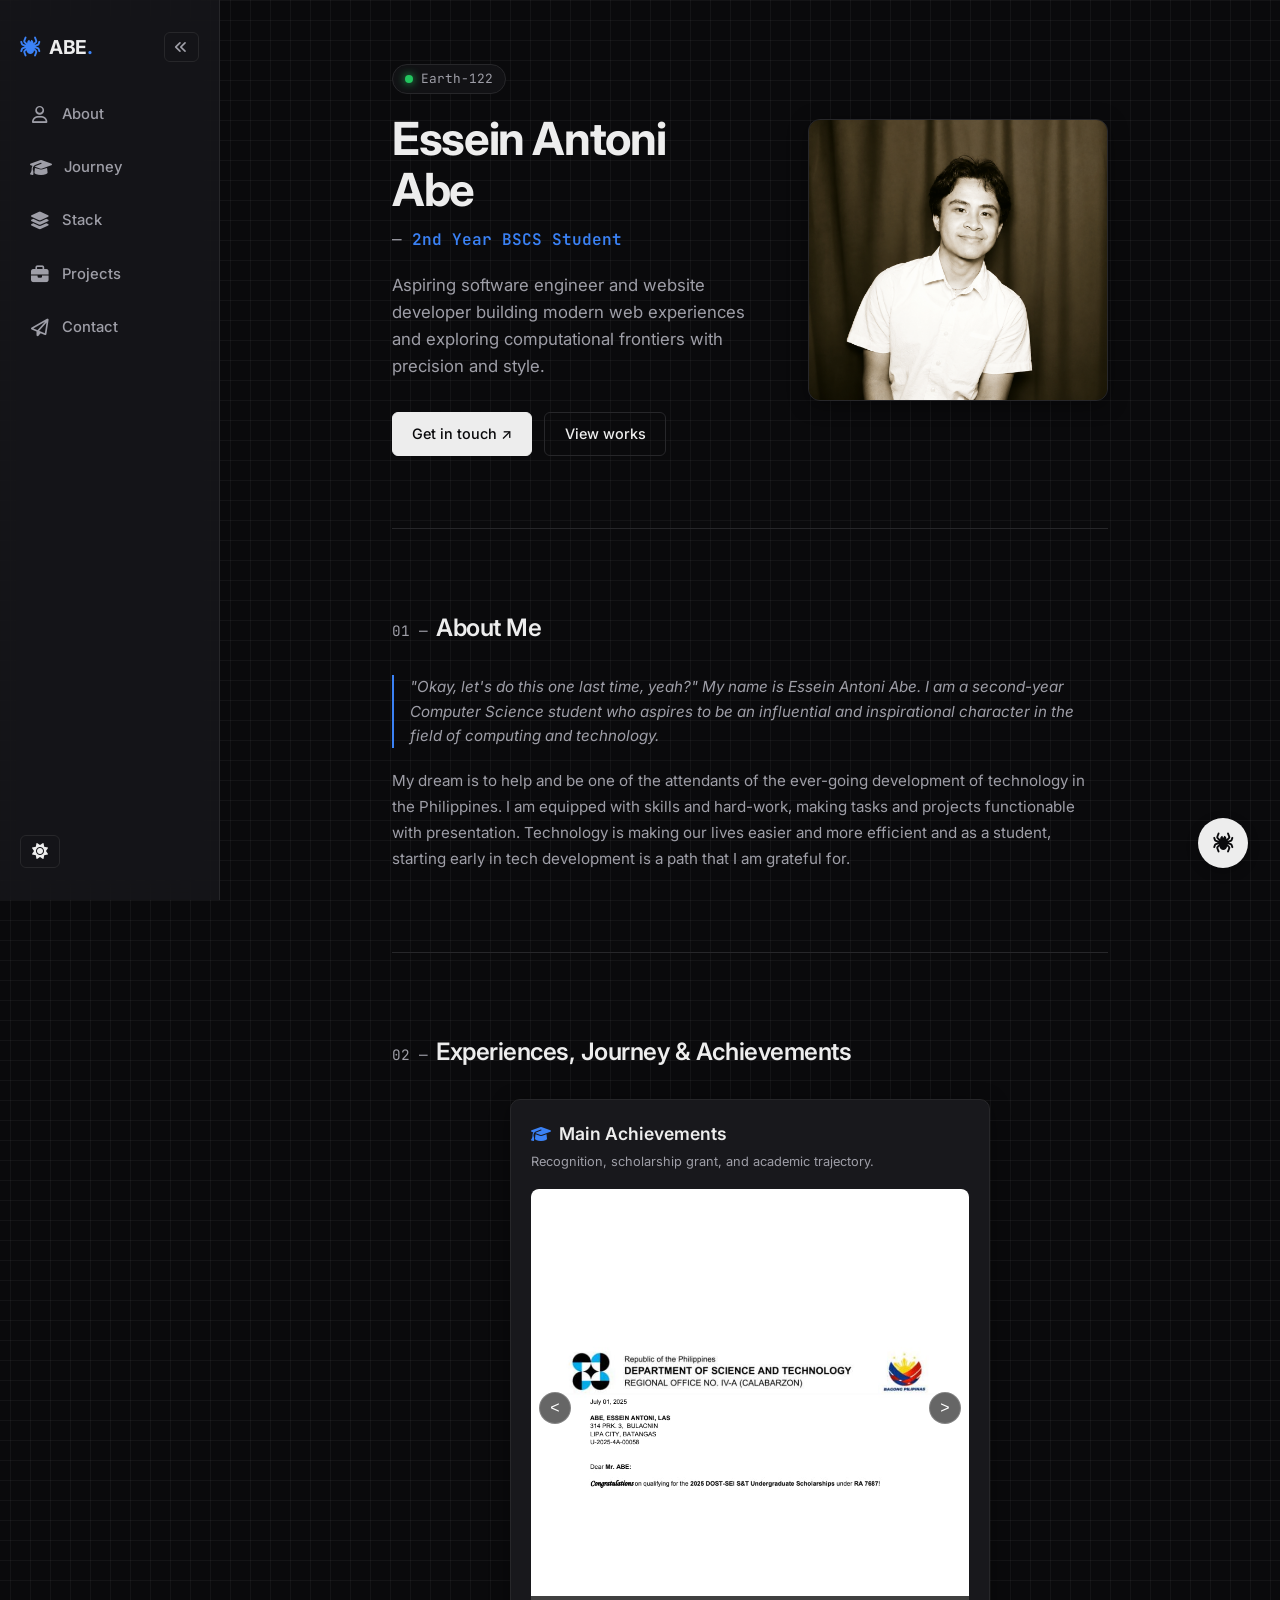
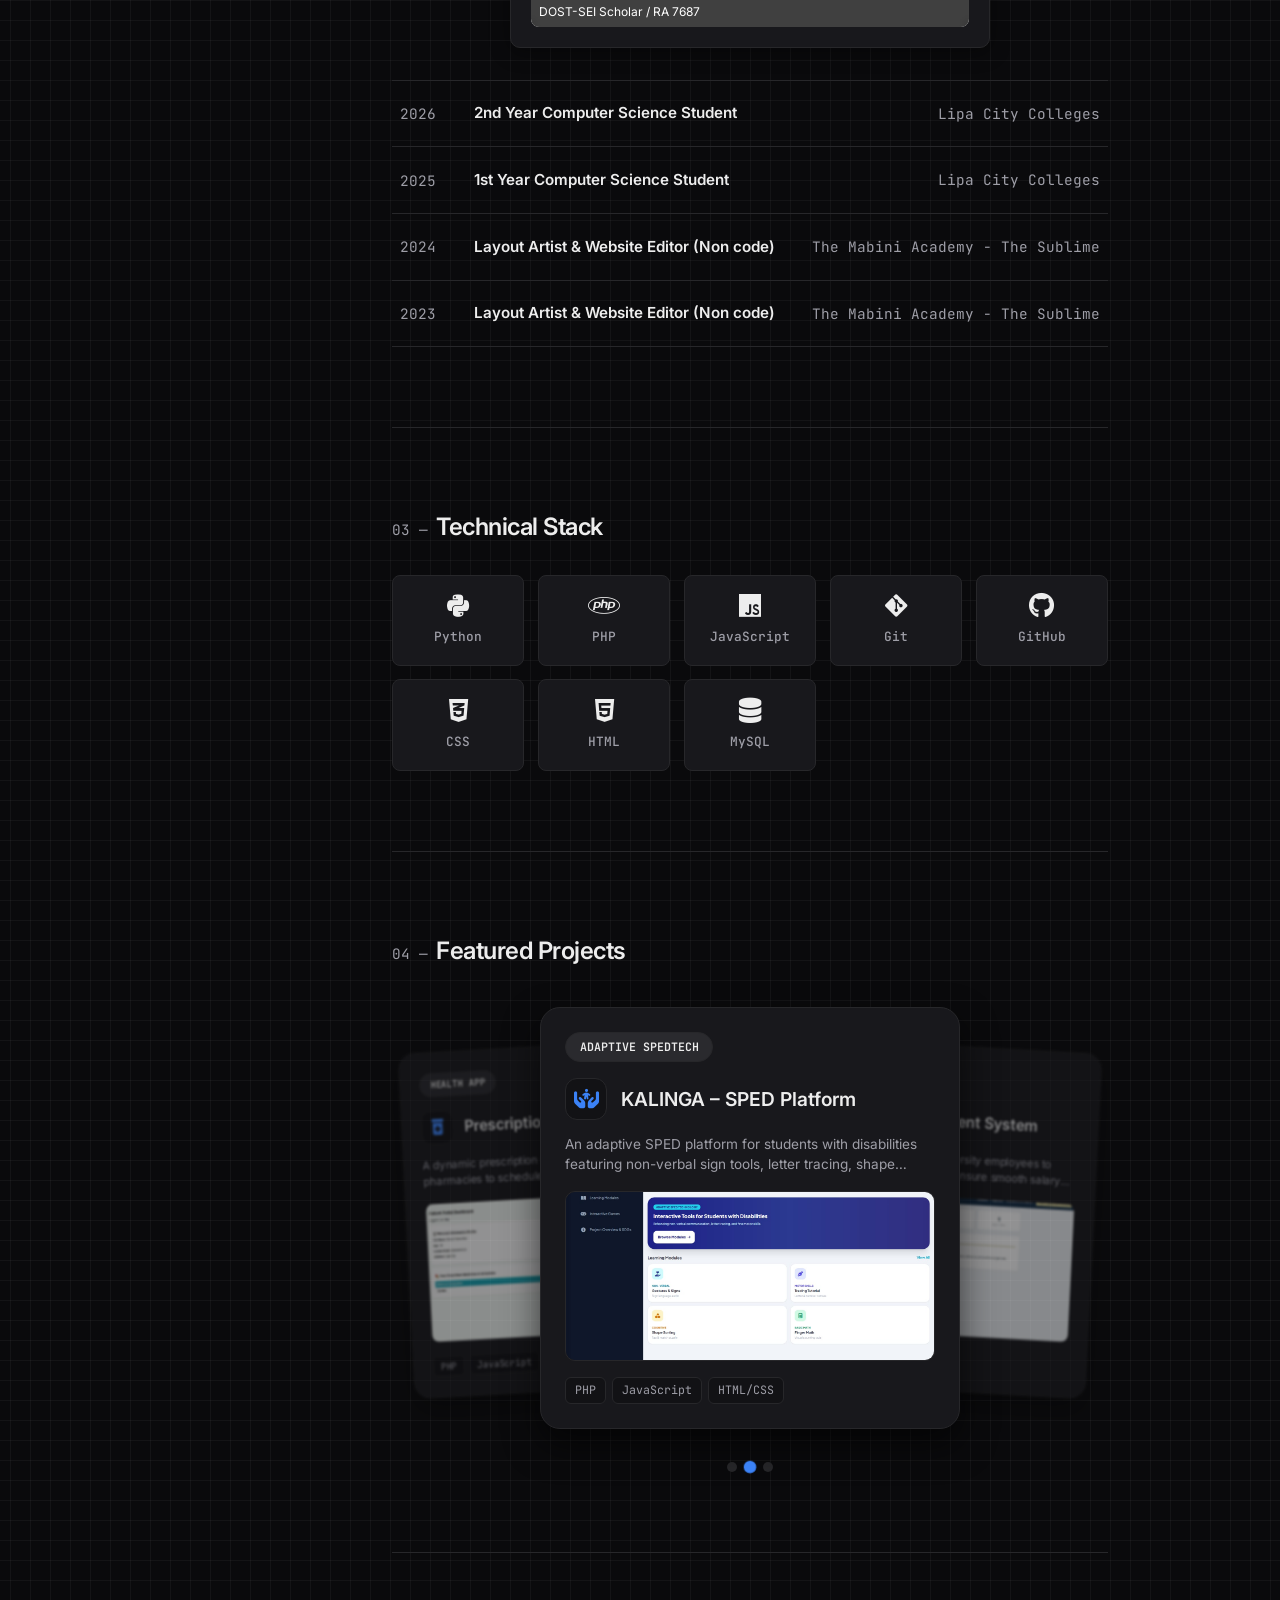
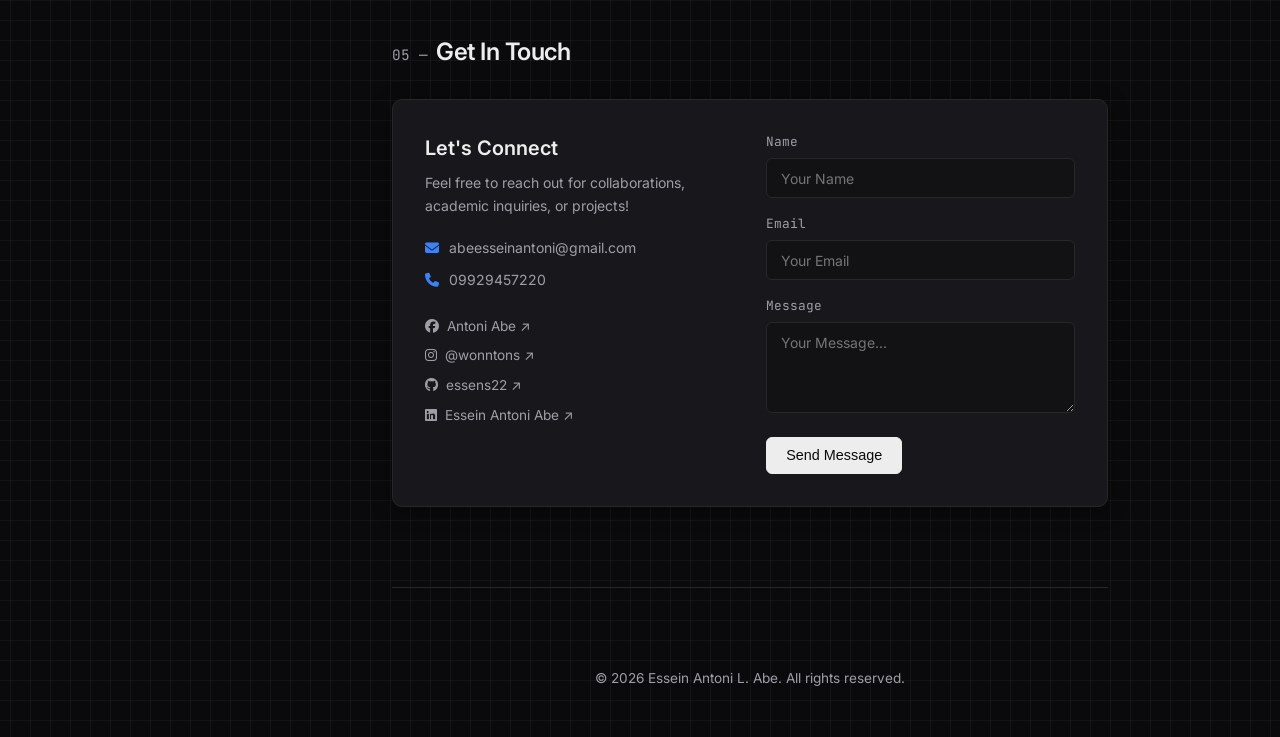
==== commit c9d9cccb: "Updated project classifications" ====
--- a/index.html
+++ b/index.html
@@ -257,7 +257,7 @@
 
           <!-- Card 2: KALINGA (Center initial) -->
           <div class="project-card-3d" data-index="1">
-            <div class="card-badge">ADAPTIVE SPED TECH</div>
+            <div class="card-badge">ADAPTIVE SPEDTECH</div>
             <div class="project-header">
               <div class="project-icon-box">
                 <i class="fa-solid fa-hands-holding-child"></i>
@@ -279,7 +279,7 @@
 
           <!-- Card 3: Payroll System -->
           <div class="project-card-3d" data-index="2">
-            <div class="card-badge">COLLEGE PAYROLL</div>
+            <div class="card-badge">ENTERPRISE</div>
             <div class="project-header">
               <div class="project-icon-box">
                 <i class="fa-solid fa-calculator"></i>
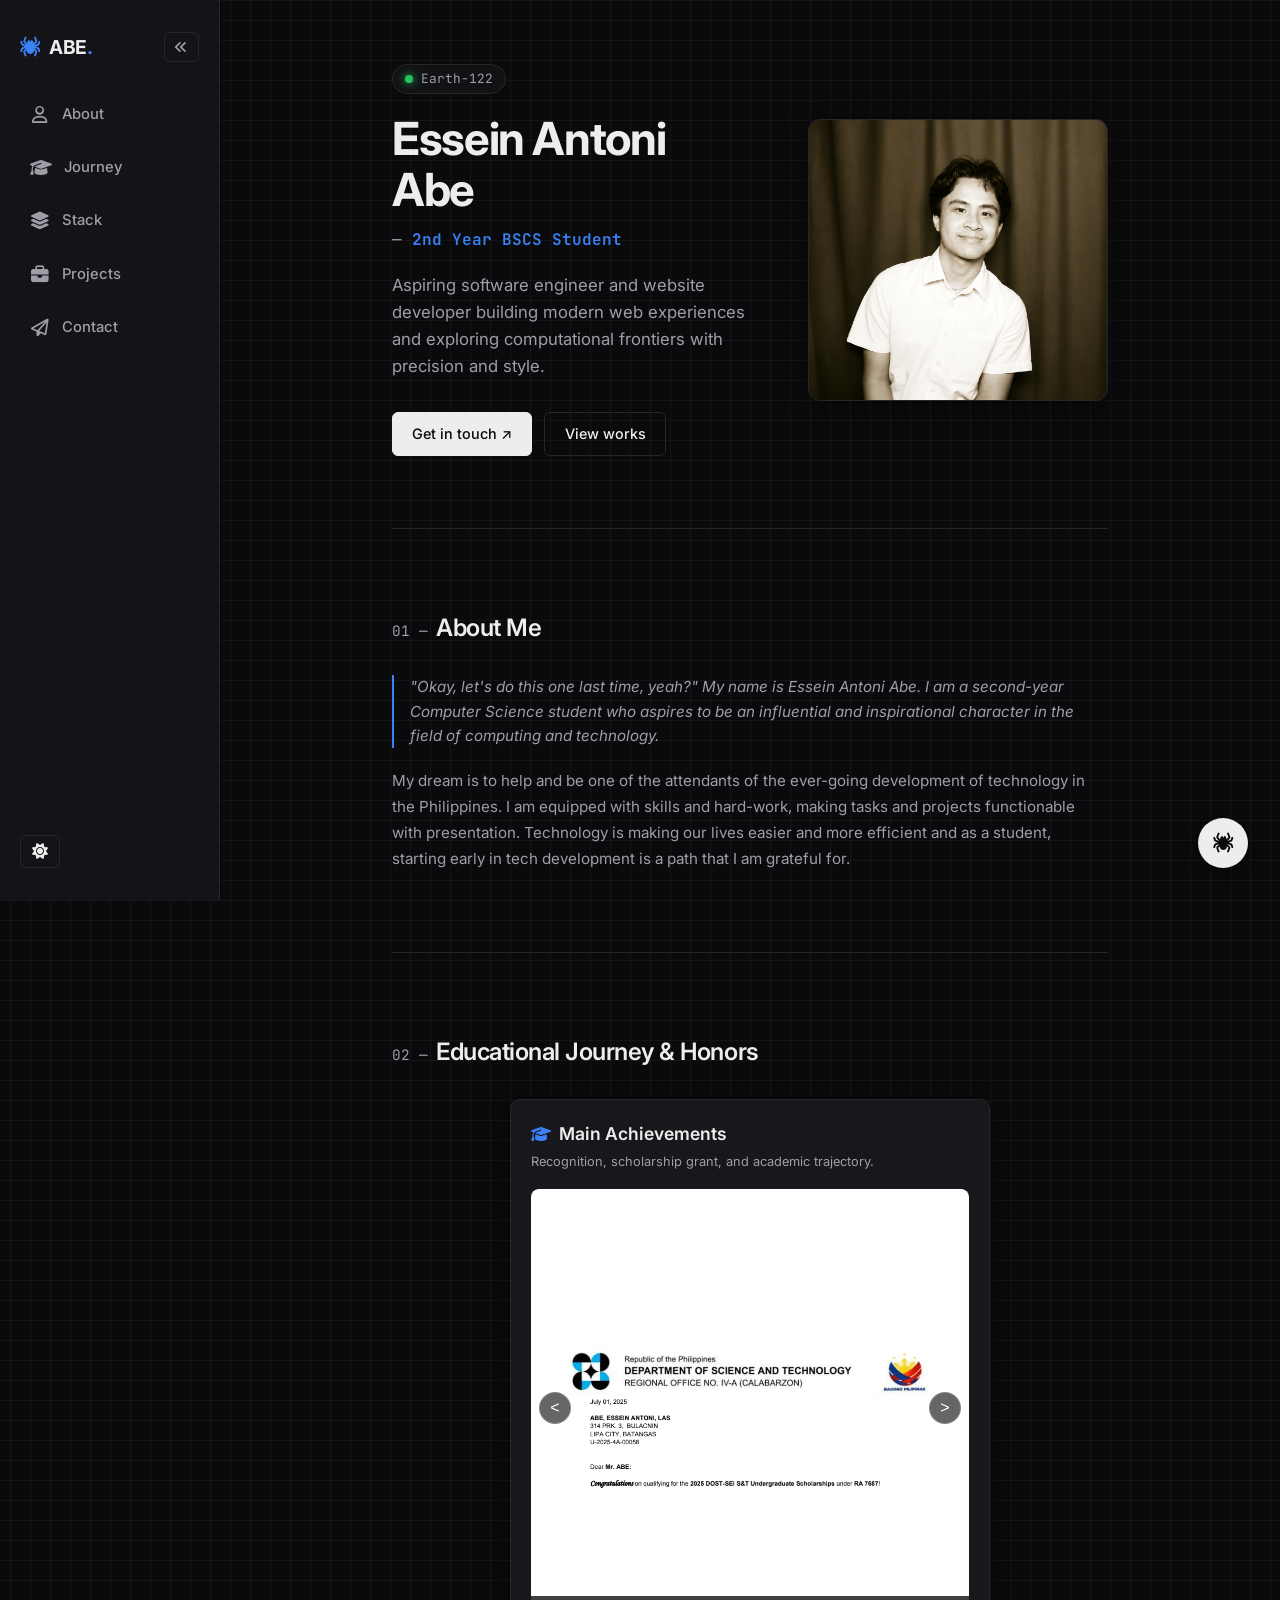
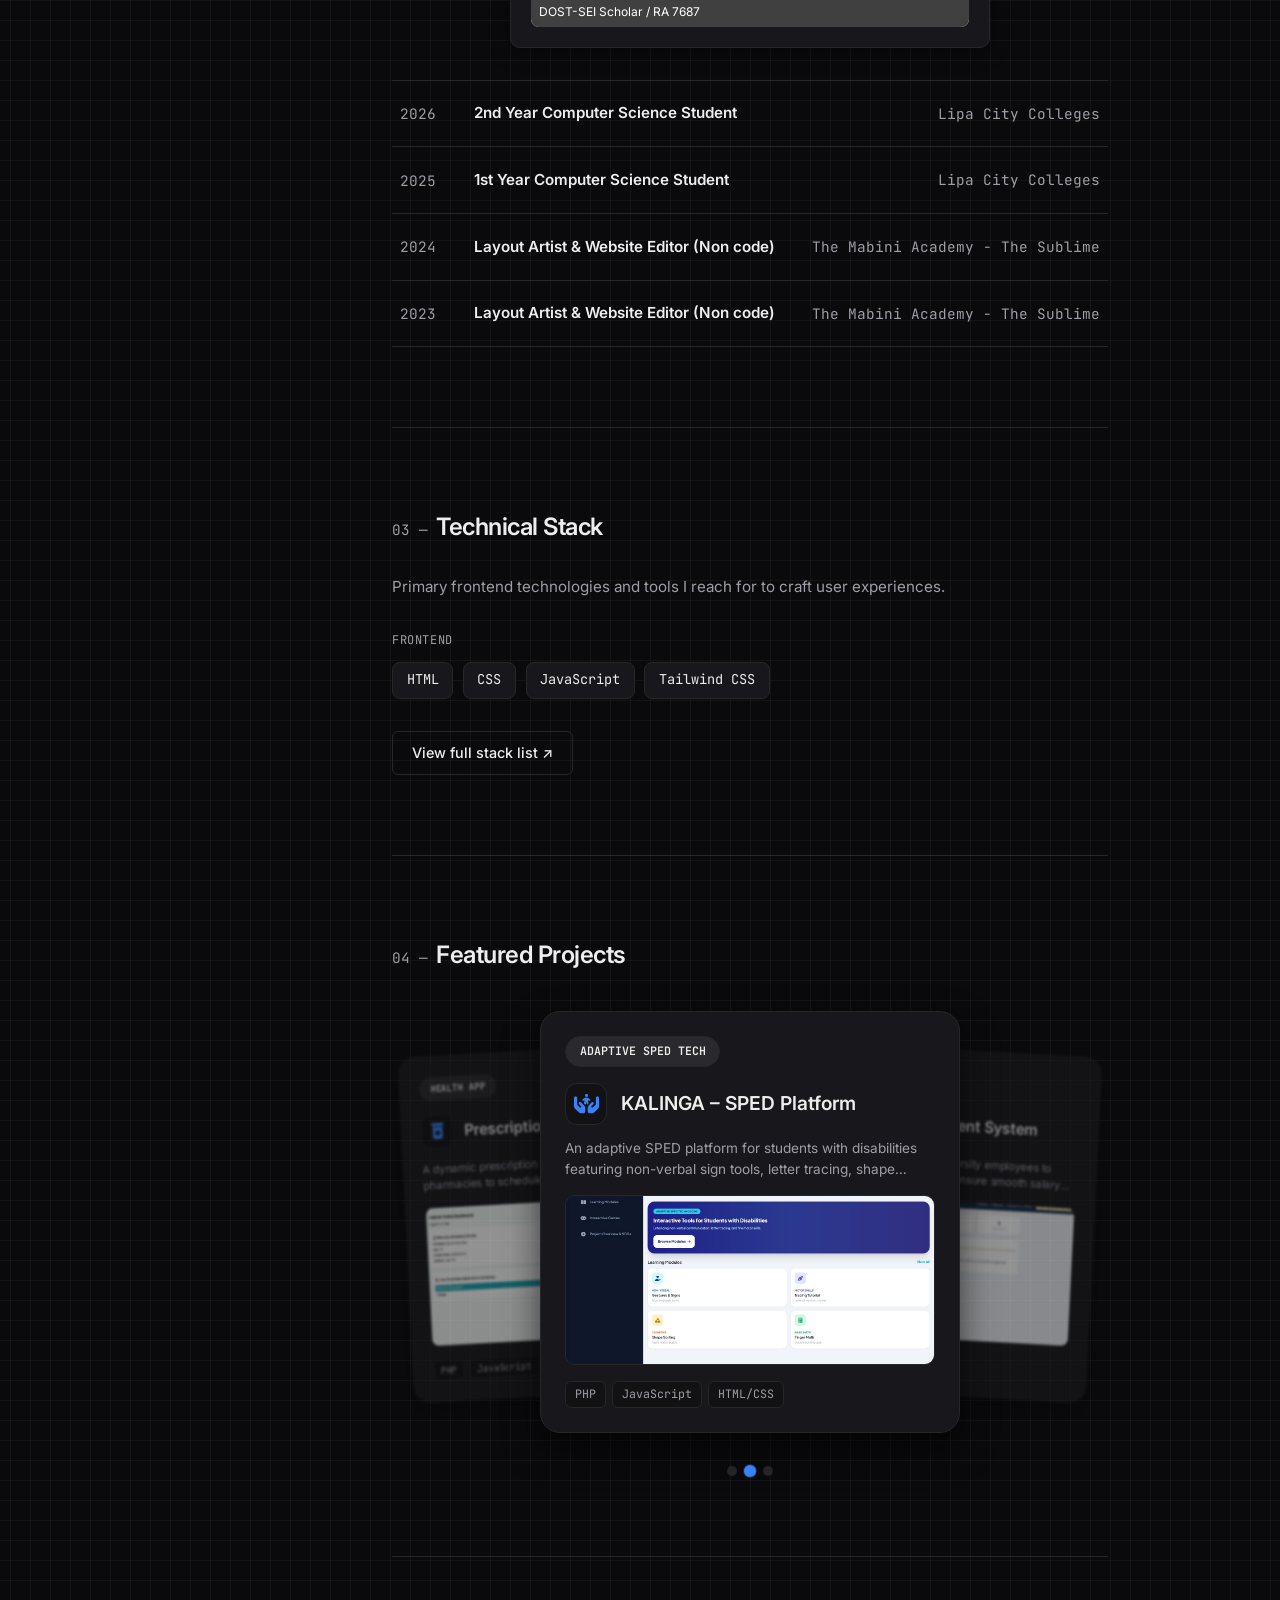
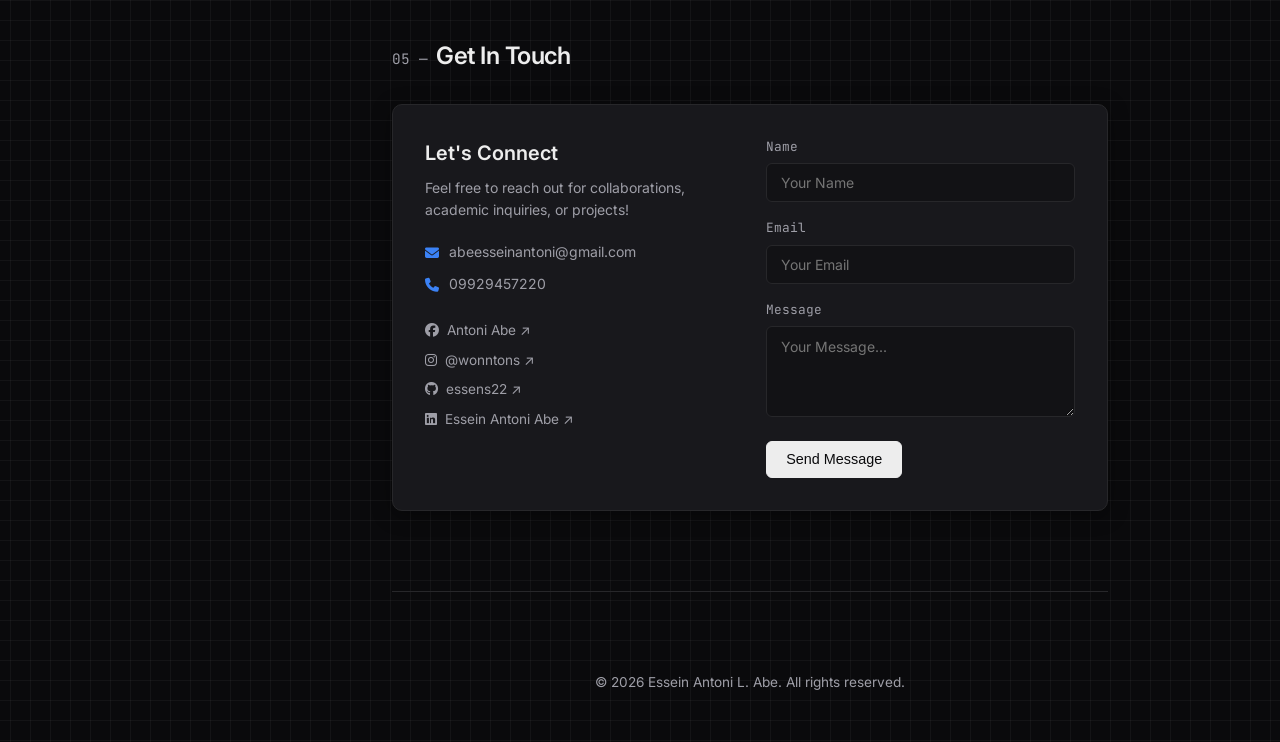
==== commit 450c5df8: "added new file" ====
--- a/index.html
+++ b/index.html
@@ -118,7 +118,7 @@
     <section id="education-achievements" class="section">
       <div class="section-header">
         <span class="section-number">02 —</span>
-        <h2 class="section-title">Experiences, Journey & Achievements</h2>
+        <h2 class="section-title">Educational Journey & Honors</h2>
       </div>
       
       <!-- Main Achievements Carousel (Square Layout) -->
@@ -202,21 +202,29 @@
 
     <hr class="divider" />
 
-    <!-- Technical Stack Section -->
+    <!-- Technical Stack Section (Preview Mode) -->
     <section id="skills" class="section">
       <div class="section-header">
         <span class="section-number">03 —</span>
         <h2 class="section-title">Technical Stack</h2>
       </div>
-      <div class="skills-grid">
-        <div class="skill-card"><i class="fa-brands fa-python"></i><span>Python</span></div>
-        <div class="skill-card"><i class="fa-brands fa-php"></i><span>PHP</span></div>
-        <div class="skill-card"><i class="fa-brands fa-js"></i><span>JavaScript</span></div>
-        <div class="skill-card"><i class="fa-brands fa-git-alt"></i><span>Git</span></div>
-        <div class="skill-card"><i class="fa-brands fa-github"></i><span>GitHub</span></div>
-        <div class="skill-card"><i class="fa-brands fa-css3-alt"></i><span>CSS</span></div>
-        <div class="skill-card"><i class="fa-brands fa-html5"></i><span>HTML</span></div>
-        <div class="skill-card"><i class="fa-solid fa-database"></i><span>MySQL</span></div>
+      
+      <p class="section-intro-text">
+        Primary frontend technologies and tools I reach for to craft user experiences.
+      </p>
+
+      <div class="stack-category-block">
+        <span class="stack-category-title">FRONTEND</span>
+        <div class="stack-pills-group">
+          <span class="stack-pill">HTML</span>
+          <span class="stack-pill">CSS</span>
+          <span class="stack-pill">JavaScript</span>
+          <span class="stack-pill">Tailwind CSS</span>
+        </div>
+      </div>
+
+      <div class="stack-view-more-wrapper">
+        <a href="stack.html" class="btn btn-secondary">View full stack list ↗</a>
       </div>
     </section>
 
@@ -257,7 +265,7 @@
 
           <!-- Card 2: KALINGA (Center initial) -->
           <div class="project-card-3d" data-index="1">
-            <div class="card-badge">ADAPTIVE SPEDTECH</div>
+            <div class="card-badge">ADAPTIVE SPED TECH</div>
             <div class="project-header">
               <div class="project-icon-box">
                 <i class="fa-solid fa-hands-holding-child"></i>
@@ -279,7 +287,7 @@
 
           <!-- Card 3: Payroll System -->
           <div class="project-card-3d" data-index="2">
-            <div class="card-badge">ENTERPRISE</div>
+            <div class="card-badge">COLLEGE PAYROLL</div>
             <div class="project-header">
               <div class="project-icon-box">
                 <i class="fa-solid fa-calculator"></i>
--- a/style.css
+++ b/style.css
@@ -215,15 +215,15 @@
   transition: all 0.2s ease;
 }
 
+.nav-link.active, .nav-link:hover {
+  color: var(--text-primary);
+  background: var(--bg-secondary);
+}
+
 .nav-link i {
   font-size: 1.1rem;
   min-width: 20px;
   text-align: center;
-}
-
-.nav-link:hover {
-  color: var(--text-primary);
-  background: var(--bg-secondary);
 }
 
 body.sidebar-collapsed .link-text {
@@ -414,6 +414,13 @@
   font-size: 1.5rem;
   font-weight: 600;
   letter-spacing: -0.02em;
+}
+
+.section-intro-text {
+  font-size: 0.95rem;
+  color: var(--text-secondary);
+  margin-bottom: 2rem;
+  max-width: 650px;
 }
 
 /* About Section */
@@ -633,41 +640,71 @@
   font-family: var(--font-mono);
 }
 
-/* Tech Stack */
-.skills-grid {
-  display: grid;
-  grid-template-columns: repeat(auto-fill, minmax(110px, 1fr));
-  gap: 0.85rem;
-}
-
-.skill-card {
+/* ==========================================================================
+   MINIMALIST CATEGORIZED TECH STACK (PILLS INLINE LIST)
+   ========================================================================== */
+.stack-category-block {
+  margin-bottom: 2rem;
+}
+
+.stack-category-title {
+  display: block;
+  font-family: var(--font-mono);
+  font-size: 0.75rem;
+  color: var(--text-secondary);
+  letter-spacing: 0.05em;
+  margin-bottom: 0.75rem;
+  text-transform: uppercase;
+}
+
+.stack-pills-group {
+  display: flex;
+  flex-wrap: wrap;
+  gap: 0.6rem;
+}
+
+.stack-pill {
+  font-family: var(--font-mono);
+  font-size: 0.85rem;
+  color: var(--text-primary);
   background: var(--bg-card);
   border: 1px solid var(--border-color);
+  padding: 0.4rem 0.85rem;
   border-radius: 8px;
-  padding: 1.1rem 0.5rem;
-  text-align: center;
-  display: flex;
-  flex-direction: column;
-  align-items: center;
-  gap: 0.5rem;
-  transition: border-color 0.2s ease, transform 0.2s ease;
-}
-
-.skill-card:hover {
+  transition: all 0.2s ease;
+  user-select: none;
+}
+
+.stack-pill:hover {
   border-color: var(--text-secondary);
-  transform: translateY(-2px);
-}
-
-.skill-card i {
-  font-size: 1.6rem;
-  color: var(--text-primary);
-}
-
-.skill-card span {
-  font-size: 0.8rem;
-  font-weight: 500;
+  background: var(--bg-secondary);
+}
+
+.stack-view-more-wrapper {
+  margin-top: 1.5rem;
+}
+
+/* Stack Page Specifics */
+.stack-page-title {
+  font-size: 2.5rem;
+  font-weight: 700;
+  letter-spacing: -0.03em;
+  margin-bottom: 0.5rem;
+}
+
+.back-link-wrapper {
+  margin-bottom: 1.5rem;
+}
+
+.back-link {
   font-family: var(--font-mono);
-  color: var(--text-secondary);
+  font-size: 0.85rem;
+  color: var(--text-secondary);
+  transition: color 0.2s ease;
+}
+
+.back-link:hover {
+  color: var(--text-primary);
 }
 
 /* ==========================================================================
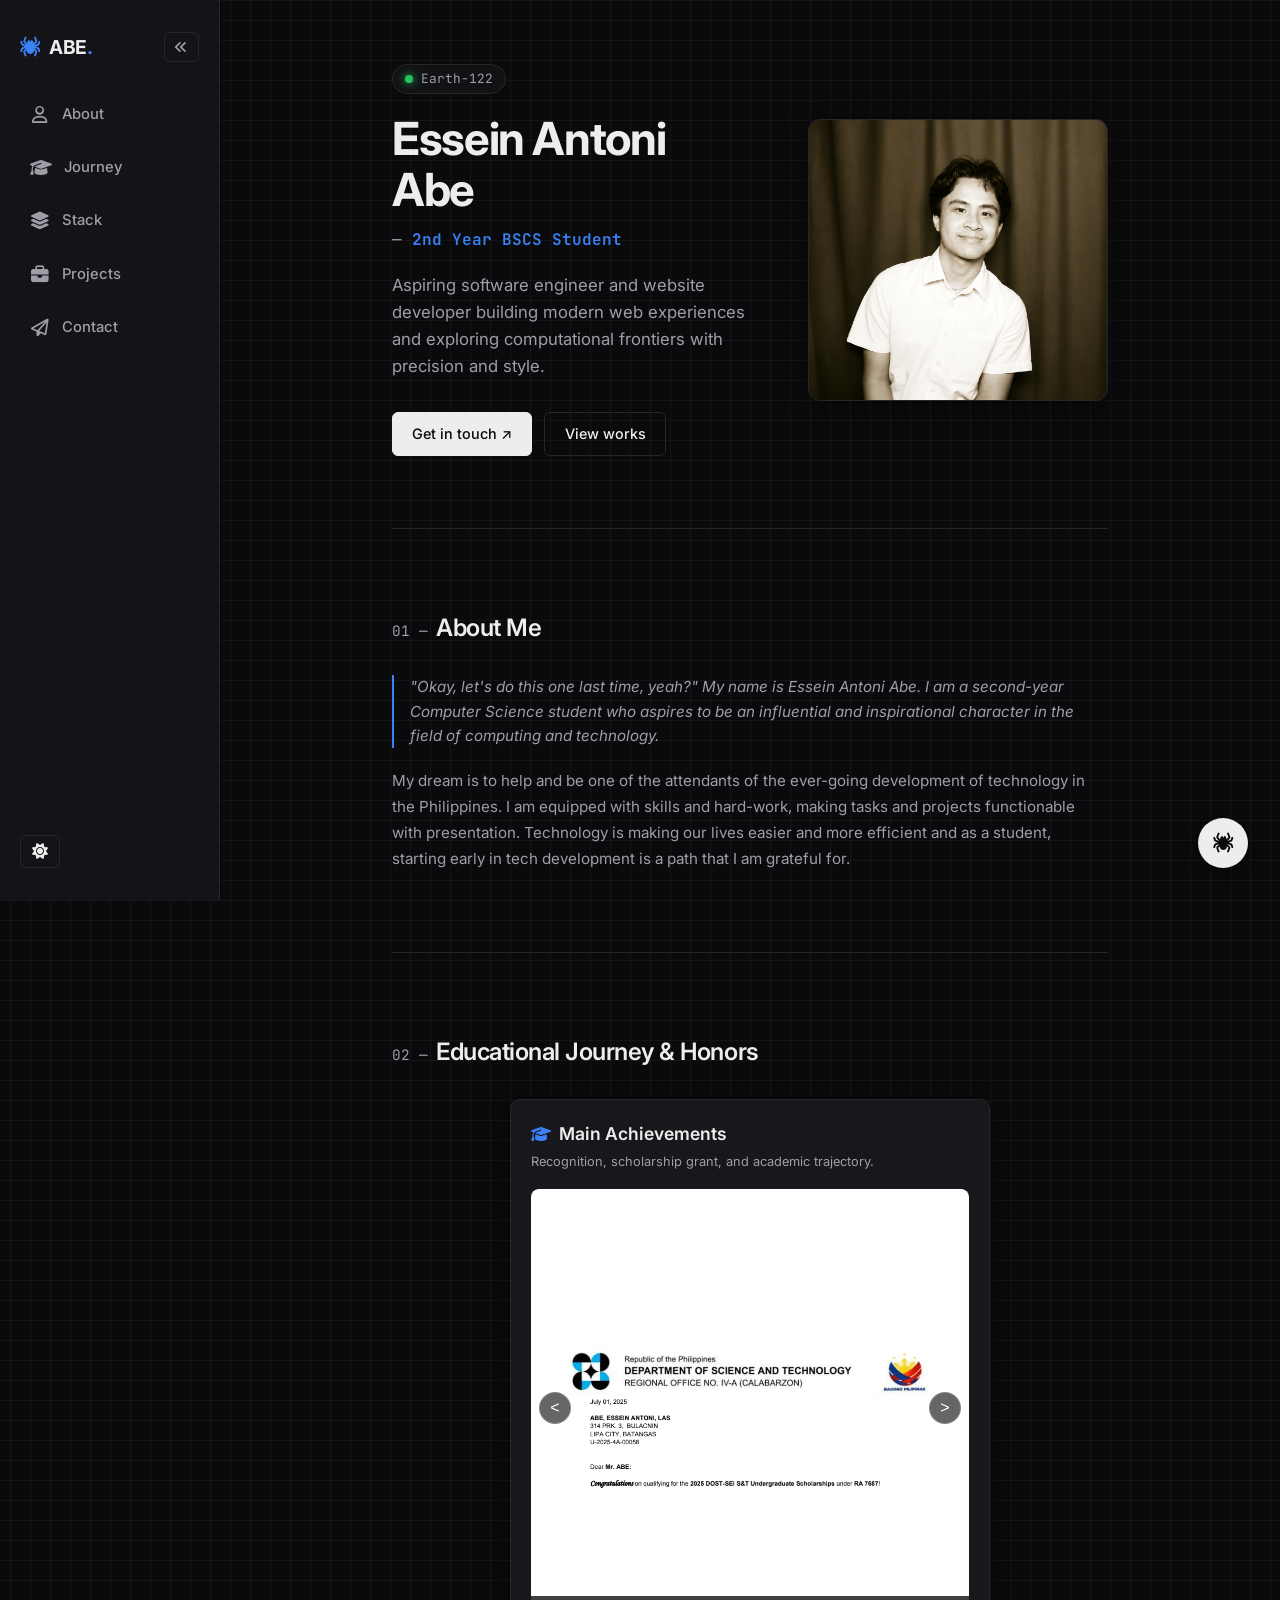
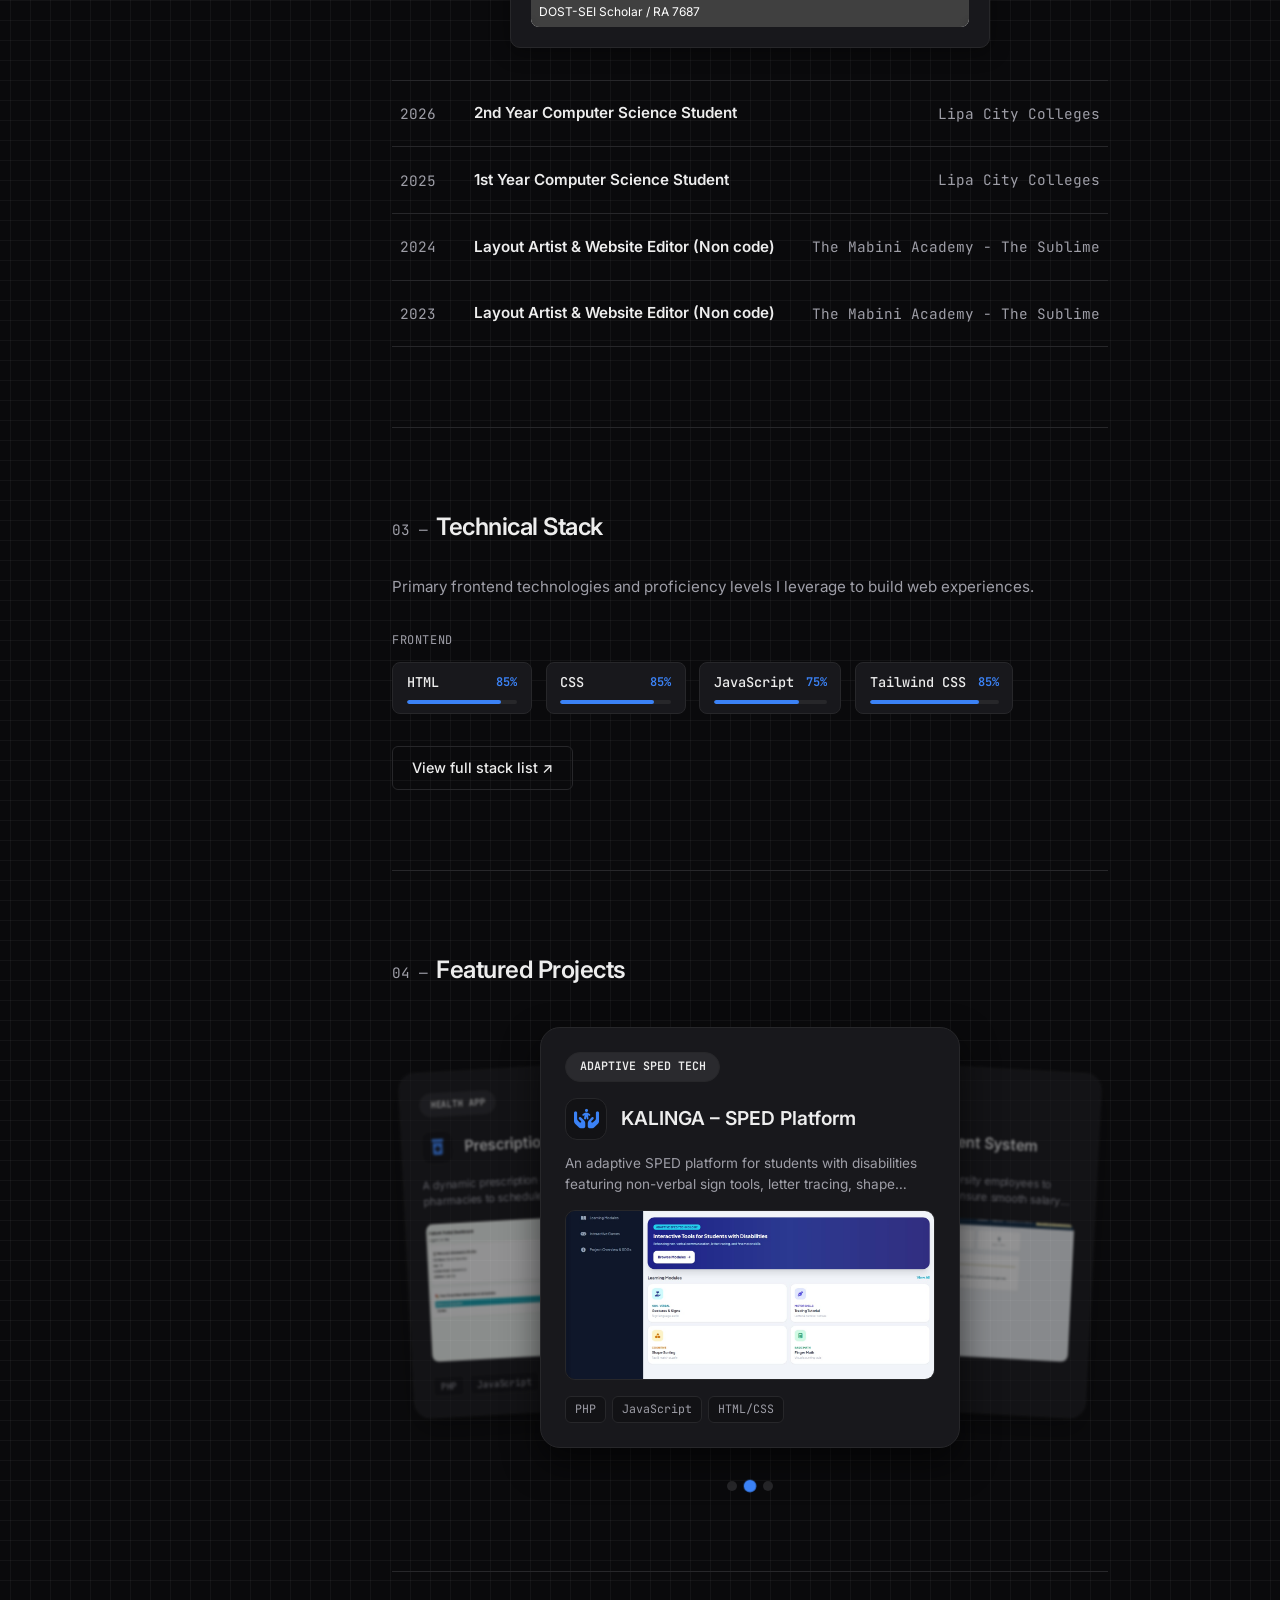
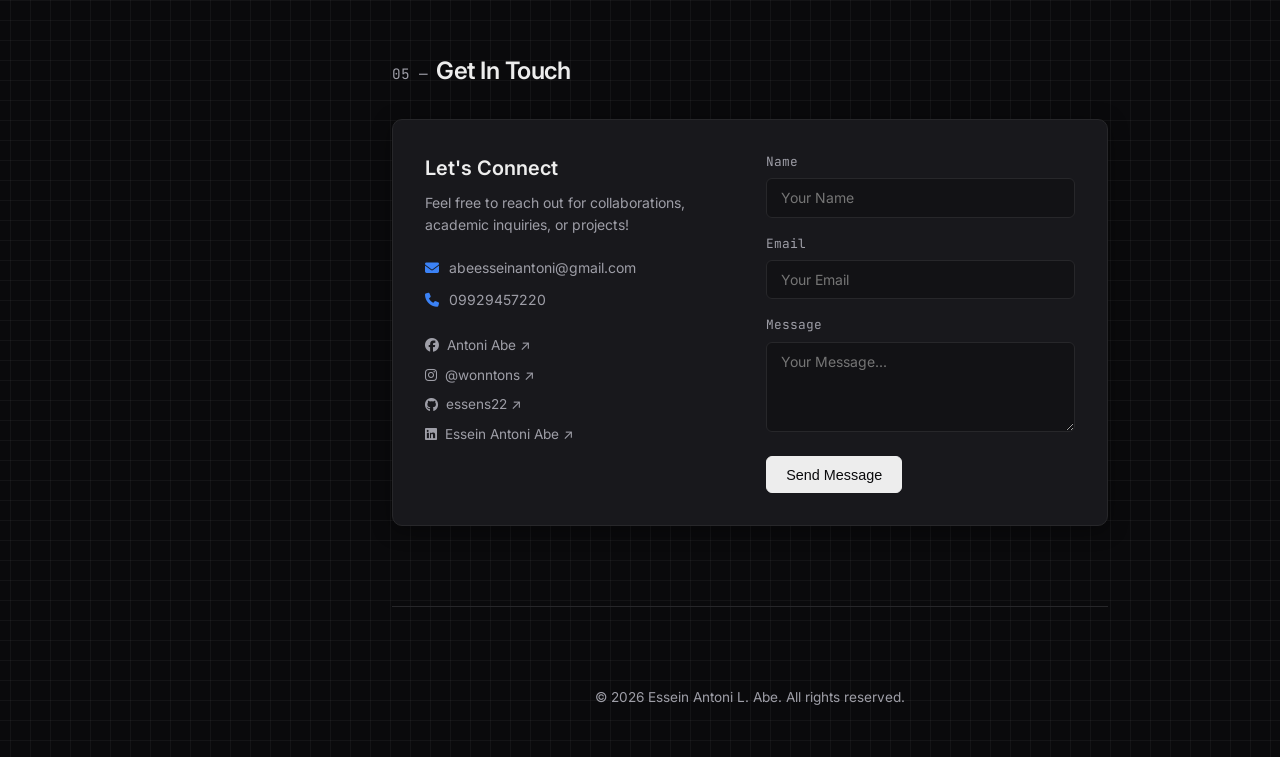
==== commit 7fe9a46d: "Added percentage" ====
--- a/index.html
+++ b/index.html
@@ -202,7 +202,7 @@
 
     <hr class="divider" />
 
-    <!-- Technical Stack Section (Preview Mode) -->
+    <!-- Technical Stack Section (Preview Mode with Percentages) -->
     <section id="skills" class="section">
       <div class="section-header">
         <span class="section-number">03 —</span>
@@ -210,16 +210,43 @@
       </div>
       
       <p class="section-intro-text">
-        Primary frontend technologies and tools I reach for to craft user experiences.
+        Primary frontend technologies and proficiency levels I leverage to build web experiences.
       </p>
 
       <div class="stack-category-block">
         <span class="stack-category-title">FRONTEND</span>
         <div class="stack-pills-group">
-          <span class="stack-pill">HTML</span>
-          <span class="stack-pill">CSS</span>
-          <span class="stack-pill">JavaScript</span>
-          <span class="stack-pill">Tailwind CSS</span>
+          <div class="stack-pill-card">
+            <div class="stack-pill-info">
+              <span class="stack-name">HTML</span>
+              <span class="stack-percent">85%</span>
+            </div>
+            <div class="stack-progress-bg"><div class="stack-progress-fill" style="width: 85%;"></div></div>
+          </div>
+
+          <div class="stack-pill-card">
+            <div class="stack-pill-info">
+              <span class="stack-name">CSS</span>
+              <span class="stack-percent">85%</span>
+            </div>
+            <div class="stack-progress-bg"><div class="stack-progress-fill" style="width: 85%;"></div></div>
+          </div>
+
+          <div class="stack-pill-card">
+            <div class="stack-pill-info">
+              <span class="stack-name">JavaScript</span>
+              <span class="stack-percent">75%</span>
+            </div>
+            <div class="stack-progress-bg"><div class="stack-progress-fill" style="width: 75%;"></div></div>
+          </div>
+
+          <div class="stack-pill-card">
+            <div class="stack-pill-info">
+              <span class="stack-name">Tailwind CSS</span>
+              <span class="stack-percent">85%</span>
+            </div>
+            <div class="stack-progress-bg"><div class="stack-progress-fill" style="width: 85%;"></div></div>
+          </div>
         </div>
       </div>
 
@@ -333,7 +360,7 @@
           <ul class="contact-info-list">
             <li>
               <i class="fa-solid fa-envelope"></i> 
-              <a href="mailto:abeesseinantoni@gmail.com">abeesseinantoni@gmail.com</a>
+              <a href="https://mail.google.com/mail/?view=cm&fs=1&to=abeesseinantoni@gmail.com" target="_blank" rel="noopener">abeesseinantoni@gmail.com</a>
             </li>
             <li>
               <i class="fa-solid fa-phone"></i> 
--- a/style.css
+++ b/style.css
@@ -641,7 +641,7 @@
 }
 
 /* ==========================================================================
-   MINIMALIST CATEGORIZED TECH STACK (PILLS INLINE LIST)
+   TECHNICAL STACK WITH PROFICIENCY PERCENTAGES & PROGRESS BARS
    ========================================================================== */
 .stack-category-block {
   margin-bottom: 2rem;
@@ -660,24 +660,60 @@
 .stack-pills-group {
   display: flex;
   flex-wrap: wrap;
-  gap: 0.6rem;
-}
-
-.stack-pill {
+  gap: 0.85rem;
+}
+
+.stack-pill-card {
+  display: flex;
+  flex-direction: column;
+  gap: 0.4rem;
+  background: var(--bg-card);
+  border: 1px solid var(--border-color);
+  padding: 0.55rem 0.85rem;
+  border-radius: 8px;
+  min-width: 140px;
+  transition: border-color 0.2s ease, background-color 0.2s ease;
+}
+
+.stack-pill-card:hover {
+  border-color: var(--text-secondary);
+  background: var(--bg-secondary);
+}
+
+.stack-pill-info {
+  display: flex;
+  justify-content: space-between;
+  align-items: center;
+  gap: 0.75rem;
+}
+
+.stack-name {
   font-family: var(--font-mono);
   font-size: 0.85rem;
   color: var(--text-primary);
-  background: var(--bg-card);
-  border: 1px solid var(--border-color);
-  padding: 0.4rem 0.85rem;
-  border-radius: 8px;
-  transition: all 0.2s ease;
-  user-select: none;
-}
-
-.stack-pill:hover {
-  border-color: var(--text-secondary);
-  background: var(--bg-secondary);
+  font-weight: 500;
+}
+
+.stack-percent {
+  font-family: var(--font-mono);
+  font-size: 0.75rem;
+  color: var(--accent);
+  font-weight: 600;
+}
+
+.stack-progress-bg {
+  width: 100%;
+  height: 4px;
+  background: var(--border-color);
+  border-radius: 999px;
+  overflow: hidden;
+}
+
+.stack-progress-fill {
+  height: 100%;
+  background: var(--accent);
+  border-radius: 999px;
+  transition: width 0.4s ease;
 }
 
 .stack-view-more-wrapper {
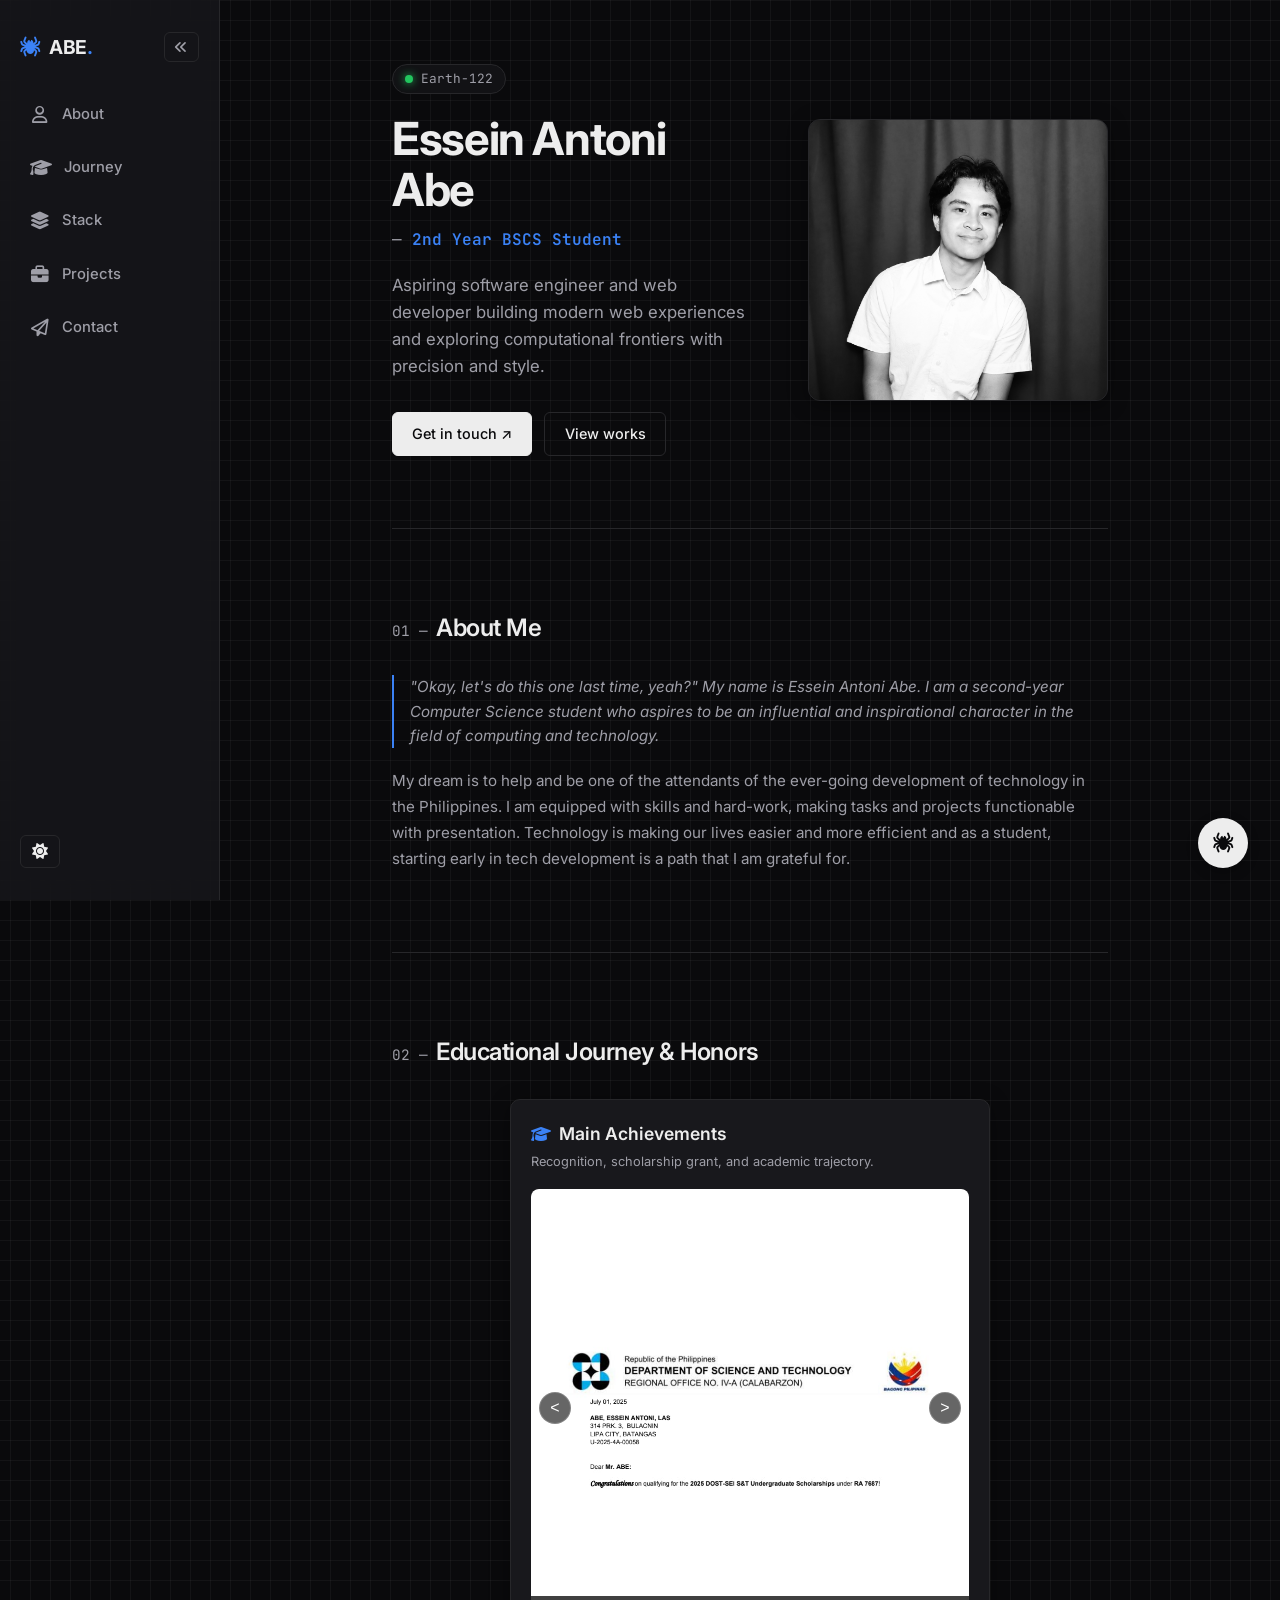
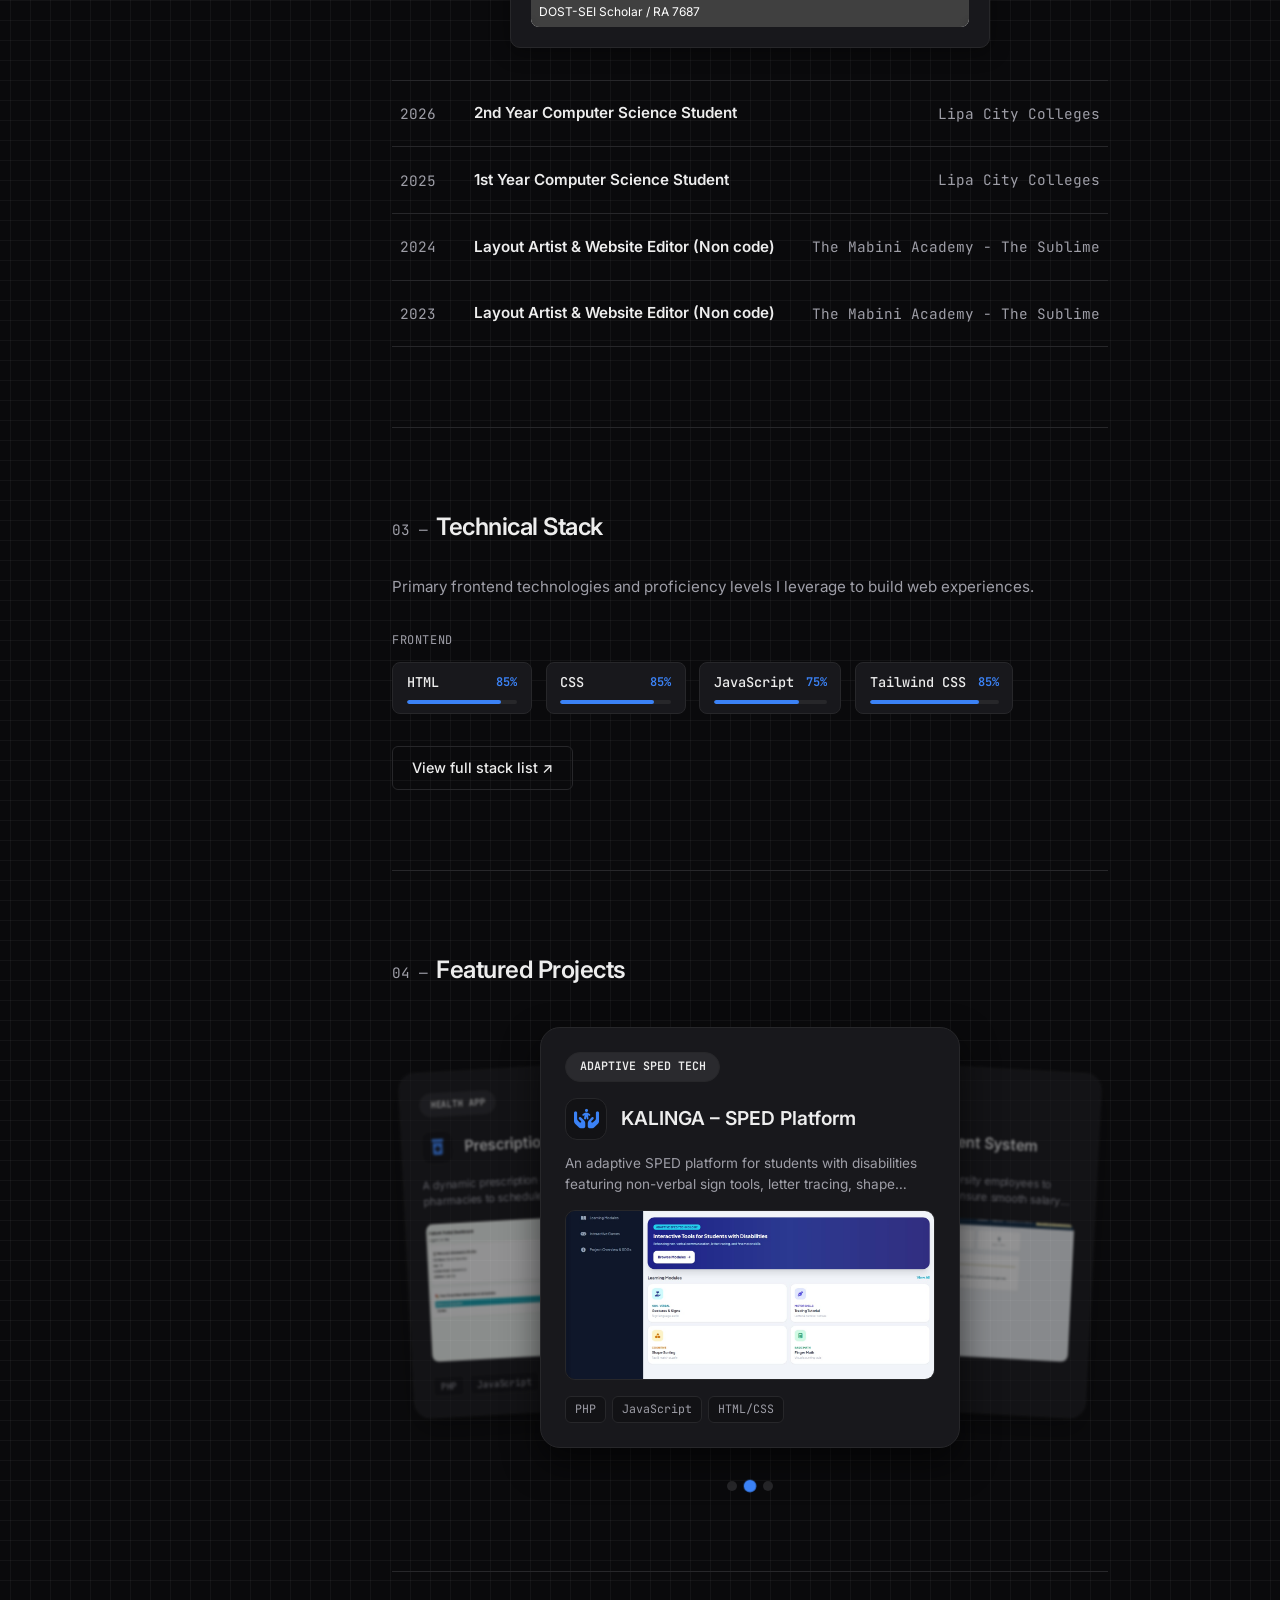
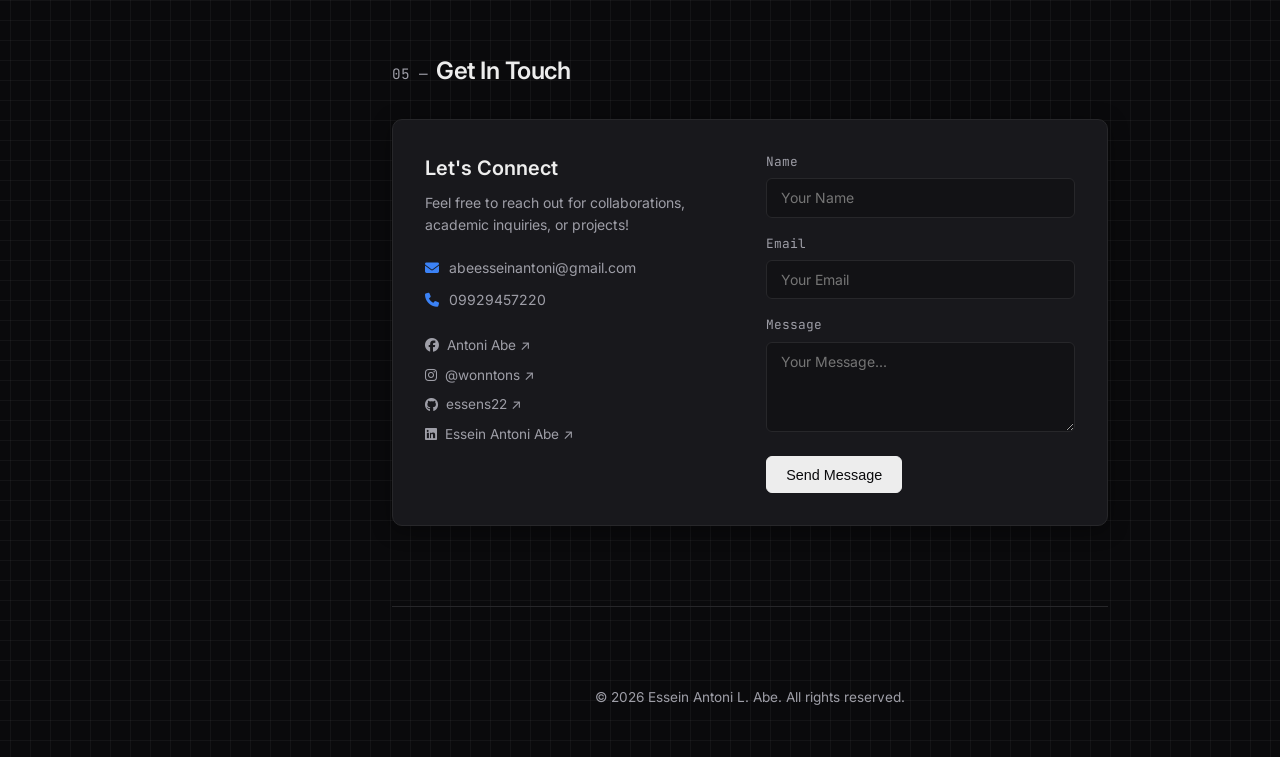
==== commit 2d85cd1f: "fixed description" ====
--- a/index.html
+++ b/index.html
@@ -76,7 +76,7 @@
             <span id="cycling-title" class="cycling-text">2nd Year BSCS Student</span>
           </div>
           <p class="hero-intro">
-            Aspiring software engineer and website developer building modern web experiences and exploring computational frontiers with precision and style.
+            Aspiring software engineer and web developer building modern web experiences and exploring computational frontiers with precision and style.
           </p>
           <div class="hero-cta">
             <a href="#contact" class="btn btn-primary">Get in touch ↗</a>
